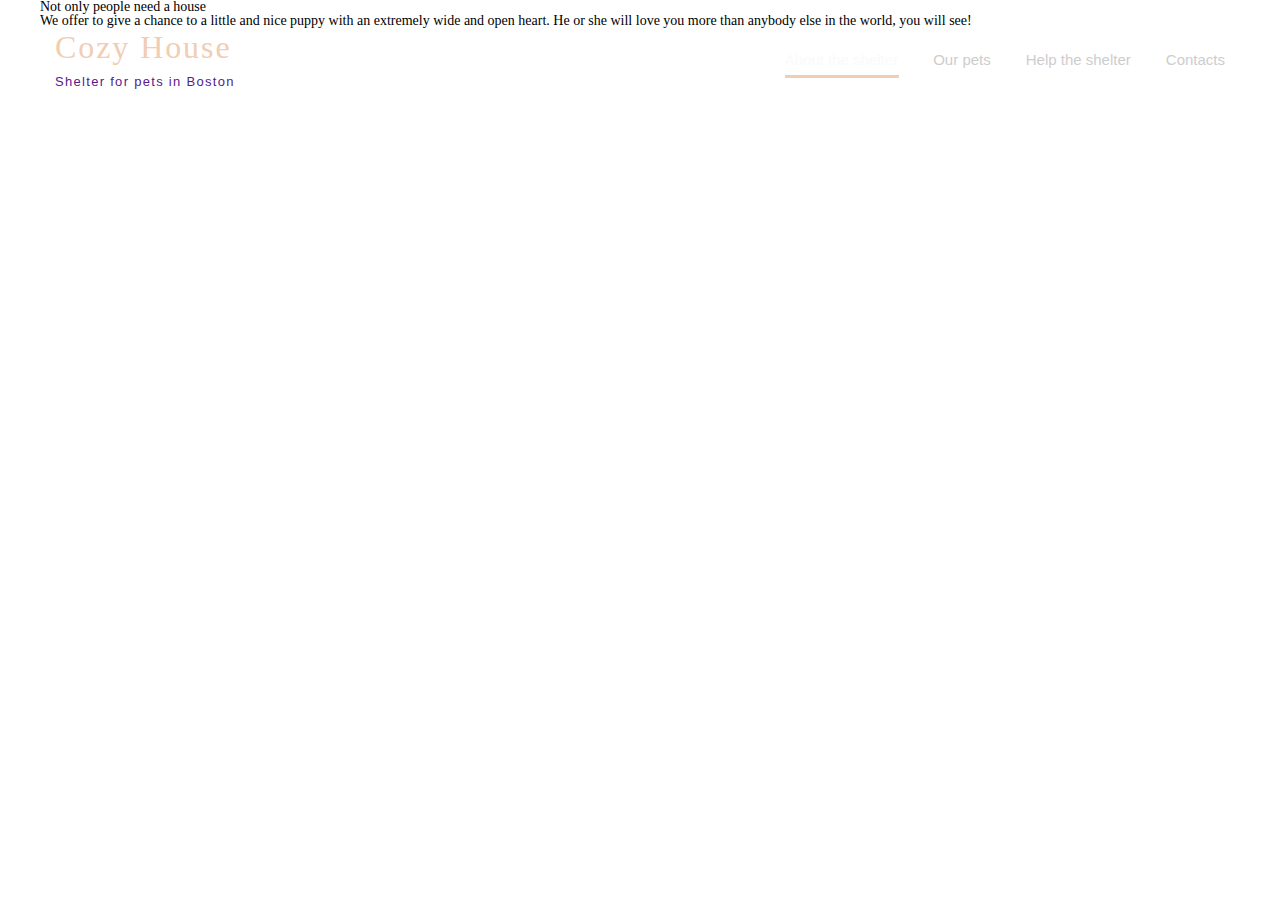
==== shelter/index.html @ e712a6bf "add header block" ====
<!DOCTYPE html>
<html lang="en">
<head>
    <meta charset="UTF-8">
    <meta http-equiv="X-UA-Compatible" content="IE=edge">
    <meta name="viewport" content="width=device-width, initial-scale=1.0">
    <link rel="stylesheet" href="./styles/main.css">
    <title>Shelter</title>
</head>
<body>
    <div class="wrapper">
        <header class="header">
            <div class="header__container _container">
                <div class="header__logo">
                    <a class="logo__link" href="">
                        <div class="logo__title">Cozy House</div>
                        <div class="logo__text">Shelter for pets in Boston</div>
                    </a>
                </div>
                <nav class="menu">
                    <ul class="menu__list">
                        <li class="menu__item"><a data-goto=".about" class="menu__link active__link" href="#">About the shelter</a><div class="link__line"></div></li>
                        <li class="menu__item"><a data-goto=".pets" class="menu__link" href="./pets.html">Our pets</a></li>
                        <li class="menu__item"><a data-goto=".help" class="menu__link" href="#help">Help the shelter</a></li>
                        <li class="menu__item"><a data-goto=".contact" class="menu__link" href="#contacts">Contacts</a></li>
                    </ul>
                </nav>
            </div>
        </header>
        <main class="main">
            <section class="start">
                <div class="start__container _container">
                    <div class="start__body">
                        <h1 class="start__title">Not only people need a house</h1>
                        <p class="start__description">We offer to give a chance to a little and nice puppy with an extremely wide and open heart. He or she will love you more than anybody else in the world, you will see!</p>
                        <div class=""></div>
                    </div>
                </div>
            </section>
        </main>
        <footer class="footer">
            
        </footer>
    </div>
</body>
</html>
---- shelter/styles/main.css ----
/*----------------------------------RESET----------------------------------*/
*{
	padding: 0;
	margin: 0;
	border: 0;
}
*,*:before,*:after{
	-moz-box-sizing: border-box;
	-webkit-box-sizing: border-box;
	box-sizing: border-box;
}
:focus,:active{outline: none;}
a:focus,a:active{outline: none;}

nav,footer,header,aside{display: block;}

html,body{
	height: 100%;
	width: 100%;
	font-size: 16px;
	line-height: 1;
	font-size: 14px;
	-ms-text-size-adjust: 100%;
	-moz-text-size-adjust: 100%;
	-webkit-text-size-adjust: 100%;
    font-family: Georgia;
    font-weight: 400;
}
input,button,textarea{font-family:inherit;}

input::-ms-clear{display: none;}
button{cursor: pointer;}
button::-moz-focus-inner {padding:0;border:0;}
a, a:visited{text-decoration: none;}
a:hover{text-decoration: none;}
ul li{list-style: none;}
img{vertical-align: top;}

h1,h2,h3,h4,h5,h6{font-size:inherit;font-weight: 400;}

/*----------------------------------WRAPPER----------------------------------*/
.wrapper {
    min-height: 100%;
    overflow: hidden;
    display: flex;
    flex-direction: column;
}
._container {
    max-width: 1200px;
    margin: 0px auto;
    padding: 0px 15px;
    box-sizing: content-box;
} 
.main {
    flex: 1 1 auto;
}
/*----------------------------------HEADER----------------------------------*/
.header { 
    position: absolute;
    top: 30px;
    left: 40px;
    min-width: 1200px;
}
.header__container { 
    max-height: 60px;
    display: flex;
    justify-content: space-between;
    align-items: center;
}
.header__logo { 

}
.logo__link { 
    
}
.logo__title { 
    color: #F1CDB3;
    font-size: 32px;
    line-height: 110%;
    letter-spacing: 0.06em;
    margin-bottom: 10px;
}
.logo__text { 
    font-family: Arial;
    font-size: 13px;
    line-height: 115%;
    letter-spacing: 0.1em;
}
.menu { 

}
.menu__list { 
    display: flex;
    align-items: center;
}
.menu__item { 
    margin: 0px 35px 0px 0px;
}
.menu__item:last-child {
    margin: 0px;
}
.menu__link { 
    font-family: Arial;
    font-size: 15px;
    line-height: 160%;
    color: #CDCDCD;
}
.active__link { 
    color: #FAFAFA;
    position: relative;
}
.active__link::after {
    content: '';
    height: 3px;
    width: 114px;
    background-color: #F1CDB3;
    display: inline-block;
    position: absolute;
    top: 24px;
    left: 0px;
}
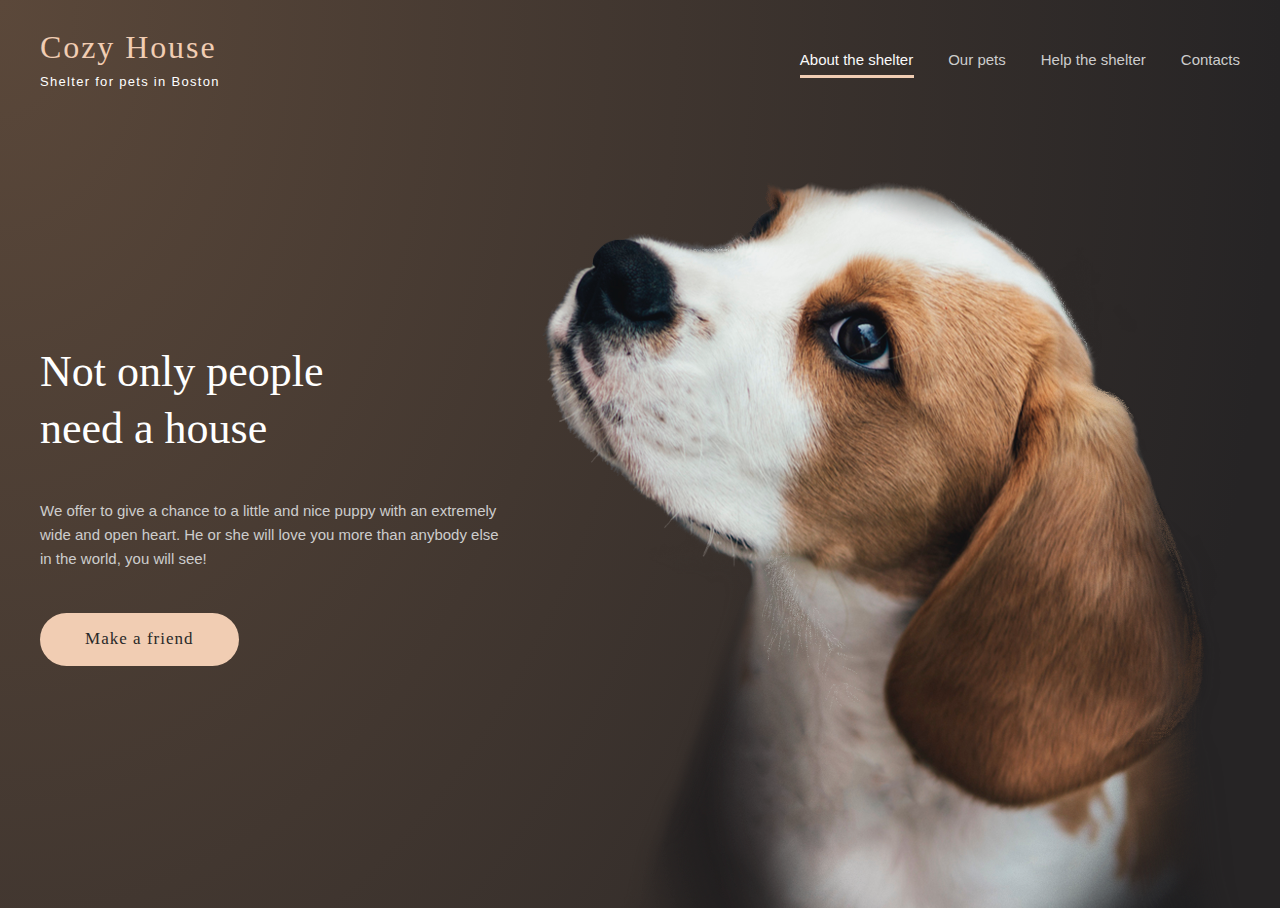
==== commit 055c5105: "add start block" ====
--- a/shelter/index.html
+++ b/shelter/index.html
@@ -17,6 +17,7 @@
                         <div class="logo__text">Shelter for pets in Boston</div>
                     </a>
                 </div>
+                <div class="burger__menu"></div>
                 <nav class="menu">
                     <ul class="menu__list">
                         <li class="menu__item"><a data-goto=".about" class="menu__link active__link" href="#">About the shelter</a><div class="link__line"></div></li>
@@ -33,7 +34,12 @@
                     <div class="start__body">
                         <h1 class="start__title">Not only people need a house</h1>
                         <p class="start__description">We offer to give a chance to a little and nice puppy with an extremely wide and open heart. He or she will love you more than anybody else in the world, you will see!</p>
-                        <div class=""></div>
+                        <div class="start__button">
+                            <button class="page__button">Make a friend</button>
+                        </div>
+                    </div>
+                    <div class="start__image">
+                        <img src="./assets/images/start/startScreenPuppy.png" alt="puppy">
                     </div>
                 </div>
             </section>
--- a/shelter/styles/main.css
+++ b/shelter/styles/main.css
@@ -51,15 +51,23 @@
     padding: 0px 15px;
     box-sizing: content-box;
 } 
+@media (max-width: 830px) {
+    ._container {
+        max-width: 708px;
+    }
+}
+@media (max-width: 740px) {
+    ._container {
+        max-width: 300px;
+    }
+}
 .main {
     flex: 1 1 auto;
 }
 /*----------------------------------HEADER----------------------------------*/
 .header { 
-    position: absolute;
-    top: 30px;
-    left: 40px;
-    min-width: 1200px;
+    z-index: 2;
+    padding: 30px 15px 0px;
 }
 .header__container { 
     max-height: 60px;
@@ -67,8 +75,14 @@
     justify-content: space-between;
     align-items: center;
 }
+@media (max-width: 740px) {
+    .header__container {
+        position: relative;
+        max-width: 280px;
+    }
+}
 .header__logo { 
-
+    margin-right: 50px;
 }
 .logo__link { 
     
@@ -81,13 +95,47 @@
     margin-bottom: 10px;
 }
 .logo__text { 
+    color: #FFFFFF;
     font-family: Arial;
     font-size: 13px;
     line-height: 115%;
     letter-spacing: 0.1em;
 }
+.burger__menu {
+    display: none;
+}
+.burger__menu::before,
+.burger__menu::after {
+    content: '';
+    background-color: #F1CDB3;
+    width: 30px;
+    height: 2px;
+    display: inline-block;
+    position: absolute;
+}
+.burger__menu::before {
+    margin-top: -10px;
+}
+.burger__menu::after {
+    margin-top: 10px;
+}
+@media (max-width: 740px) {
+    .burger__menu {
+        display: block;
+        background-color: #F1CDB3;
+        width: 30px;
+        height: 2px;
+        position: absolute;
+        right: 20px;
+    }
+}
 .menu { 
 
+}
+@media (max-width: 740px) {
+    .menu {
+        display: none;
+    }
 }
 .menu__list { 
     display: flex;
@@ -119,3 +167,100 @@
     top: 24px;
     left: 0px;
 }
+
+/*----------------------------------START----------------------------------*/
+.start { 
+    background: url(noise_lines_transparent@2X.png), radial-gradient(100% 215.42% at 0% 0%, #5B483A 0%, #262425 100%), #211F20;
+    margin-top: -90px;
+}
+.start__container { 
+    padding-top: 180px;
+    display: flex;
+    justify-content: space-between;
+}
+@media (max-width: 830px) {
+    .start__container {
+        flex-direction: column;
+        padding-top: 150px;
+        margin: auto;
+    }
+}
+.start__body { 
+    padding-top: 163px;
+}
+@media (max-width: 830px) {
+    .start__body {
+        padding-top: 0px;
+        padding-bottom: 100px;
+        margin-right: auto;
+        margin-left: auto;
+        
+    }
+}
+
+.start__title { 
+    color: #FFFFFF;
+    font-size: 44px;
+    line-height: 130%;
+    max-width: 310px;
+    margin-bottom: 42px;
+}
+@media (max-width: 740px) {
+    .start__title {
+        font-size: 25px;
+        letter-spacing: 0.06em;
+        text-align: center;
+        max-width: 200px;
+        margin-left: auto;
+        margin-right: auto;
+    }
+}
+.start__description { 
+    font-family: Arial;
+    font-size: 15px;
+    line-height: 160%;
+    color: #CDCDCD;
+    max-width: 460px;
+    margin-bottom: 42px;
+}
+@media (max-width: 740px) {
+    .start__description {
+        text-align: center;
+    }  
+}
+.start__button { 
+
+}
+@media (max-width: 830px) {
+    .start__button {
+        margin: auto;
+        max-width: 208px;
+    }
+}
+.page__button { 
+    color: #292929;
+    font-size: 17px;
+    line-height: 130%;
+    letter-spacing: 0.06em;
+    text-align: center;
+    padding: 15px 45px;
+    background: #F1CDB3;
+    border-radius: 100px;
+}
+.start__image { 
+    
+}
+@media (max-width: 830px) {
+    .start__image {
+        margin-left: 170px;
+    }
+}
+@media (max-width: 740px) {
+    .start__image {
+        margin-left: 50px;
+    }
+}
+.start__image img {
+    max-width: 100%;
+    
+}
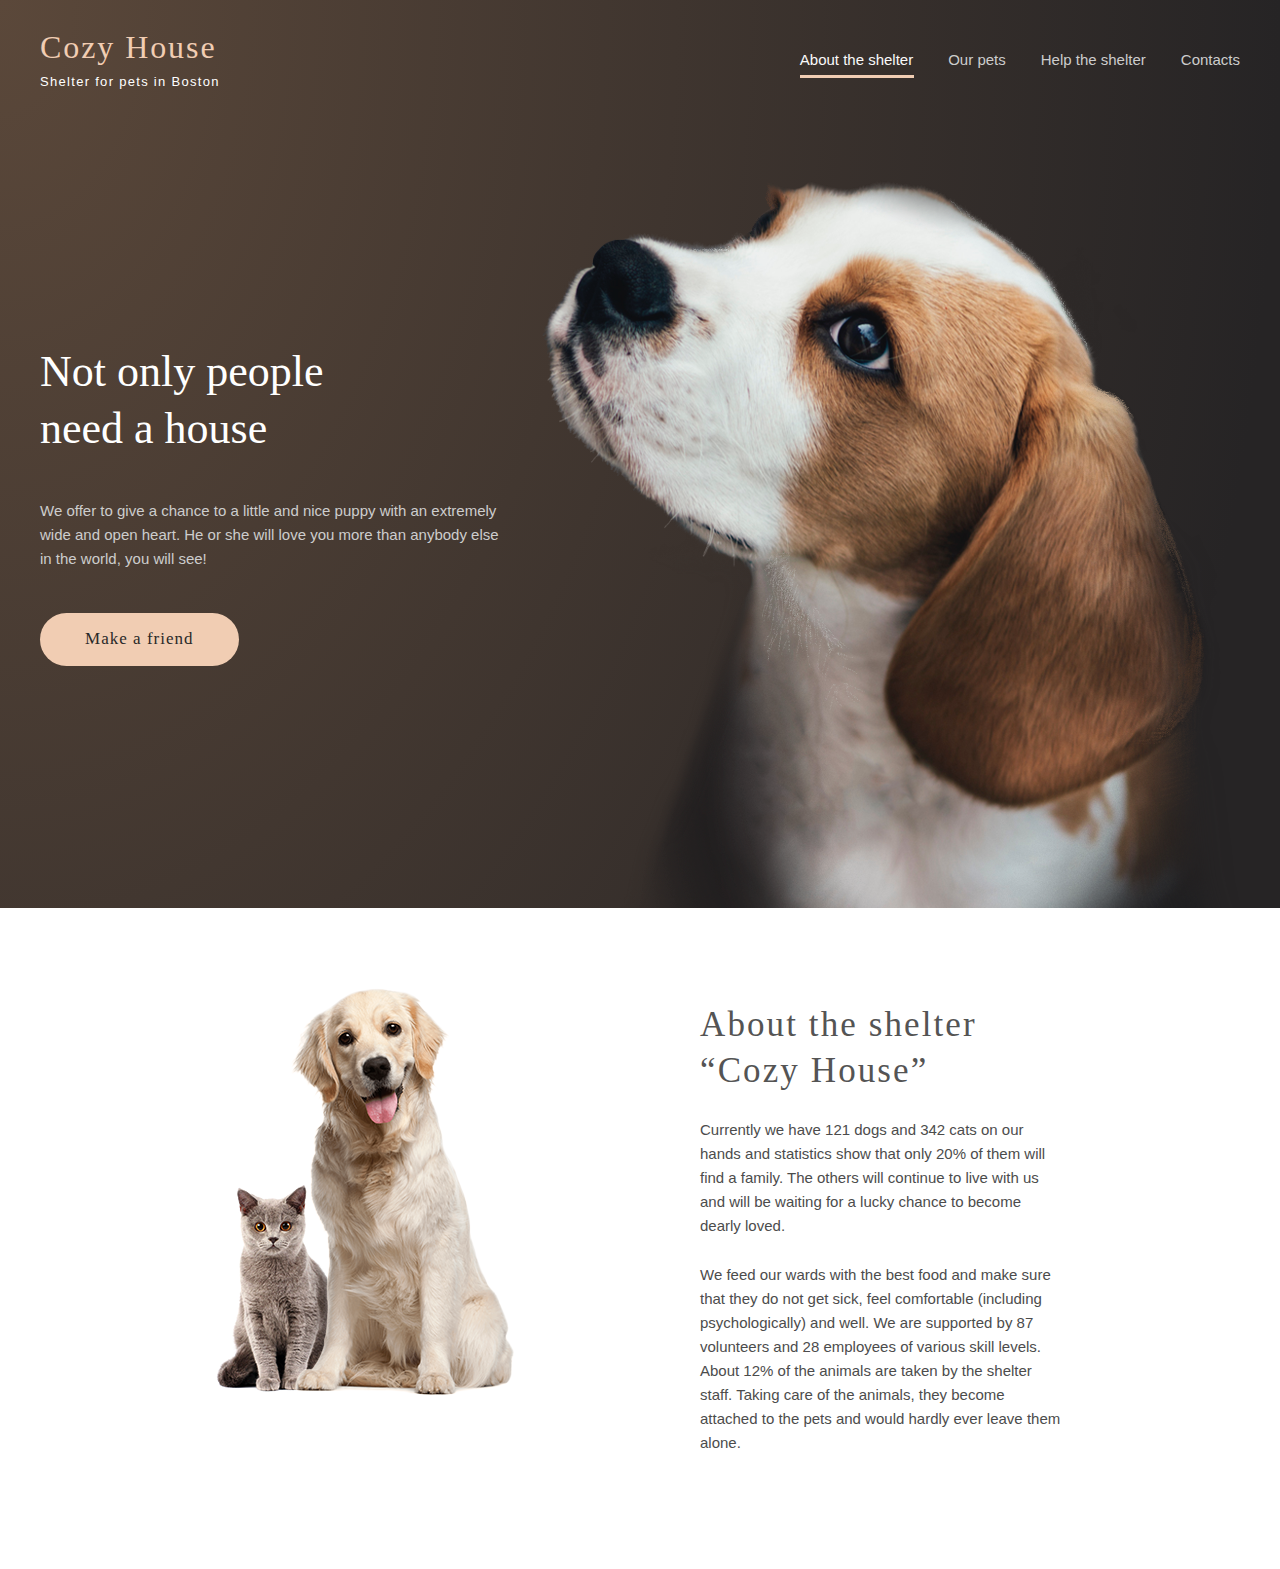
==== commit 0fe85f93: "add about block" ====
--- a/shelter/index.html
+++ b/shelter/index.html
@@ -43,6 +43,18 @@
                     </div>
                 </div>
             </section>
+            <section class="about">
+                <div class="about__container _container">
+                    <div class="about__image">
+                        <img src="../shelter/assets/images/about/aboutPets.png" alt="cat and dog">
+                    </div>
+                    <div class="about__body">
+                        <h2 class="about__title">About the shelter “Cozy House”</h2>
+                        <p class="about__description">Currently we have 121 dogs and 342 cats on our hands and statistics show that only 20% of them will find a family. The others will continue to live with us and will be waiting for a lucky chance to become dearly loved.</p>
+                        <p class="about__description">We feed our wards with the best food and make sure that they do not get sick, feel comfortable (including psychologically) and well. We are supported by 87 volunteers and 28 employees of various skill levels. About 12% of the animals are taken by the shelter staff. Taking care of the animals, they become attached to the pets and would hardly ever leave them alone.</p>
+                    </div>
+                </div>
+            </section>
         </main>
         <footer class="footer">
             
--- a/shelter/styles/main.css
+++ b/shelter/styles/main.css
@@ -262,5 +262,91 @@
 }
 .start__image img {
     max-width: 100%;
-    
-}
+}
+
+/*----------------------------------ABOUT----------------------------------*/
+.about { 
+
+}
+.about__container { 
+    display: flex;
+    padding: 80px 0px 100px;
+}
+@media (max-width: 830px) {
+    .about__container {
+        flex-direction: column;
+        padding: 80px 165px 100px;
+        align-items: center;
+    }
+}
+@media (max-width: 740px) {
+    .about__container {
+        padding: 42px 0px;
+    }
+}
+.about__image { 
+    padding-left: 175px;
+    padding-right: 60px;
+    flex: 0 1 50%;
+}
+@media (max-width: 830px) {
+    .about__image {
+        order: 2;
+        padding-left: 0px;
+        padding-right: 0px;
+        padding-top: 80px;
+    }
+}
+@media (max-width: 740px) {
+    .about__image {
+        padding: 25px 15px 0px;
+    }
+}
+.about__image img {
+    max-width: 100%;
+}
+.about__body { 
+    padding: 14px 175px 14px 60px;
+    flex: 0 1 50%;
+}
+@media (max-width: 830px) {
+    .about__body {
+        order: 1;
+        padding: 0px;
+    }
+}
+@media (max-width: 740px) {
+    .about__body {
+        padding: 0px 20px;
+    }
+}
+.about__title { 
+    font-size: 35px;
+    line-height: 130%;
+    letter-spacing: 0.06em;
+    color: #545454;
+    max-width: 370px;
+    margin-bottom: 25px;
+}
+@media (max-width: 740px) {
+    .about__title {
+        font-size: 25px;
+        text-align: center;
+    }
+}
+.about__description { 
+    font-family: Arial;
+    color: #4C4C4C;
+    font-size: 15px;
+    line-height: 160%;
+    max-width: 430px;
+    margin-bottom: 25px;
+}
+@media (max-width: 740px) {
+    .about__description {
+        text-align: justify;
+    }
+}
+.about__description:last-child {
+    margin-bottom: 0px;
+}
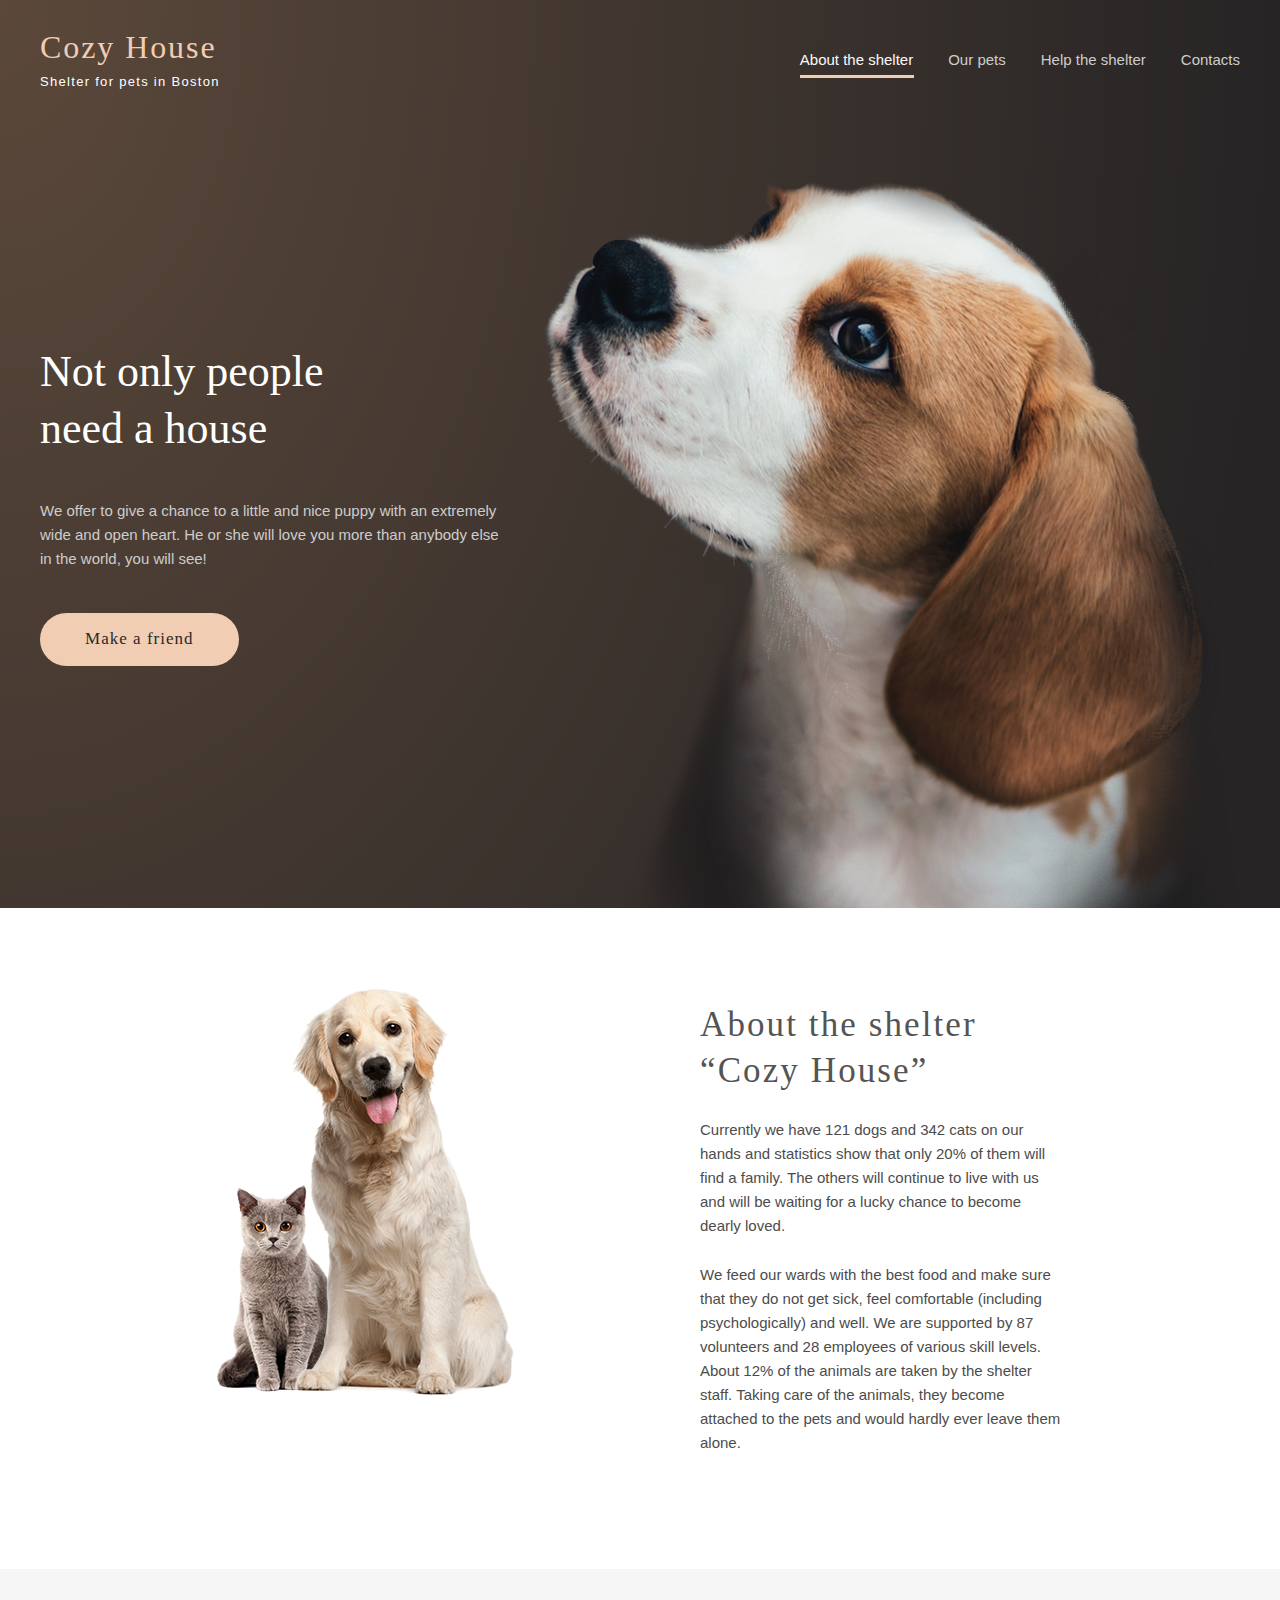
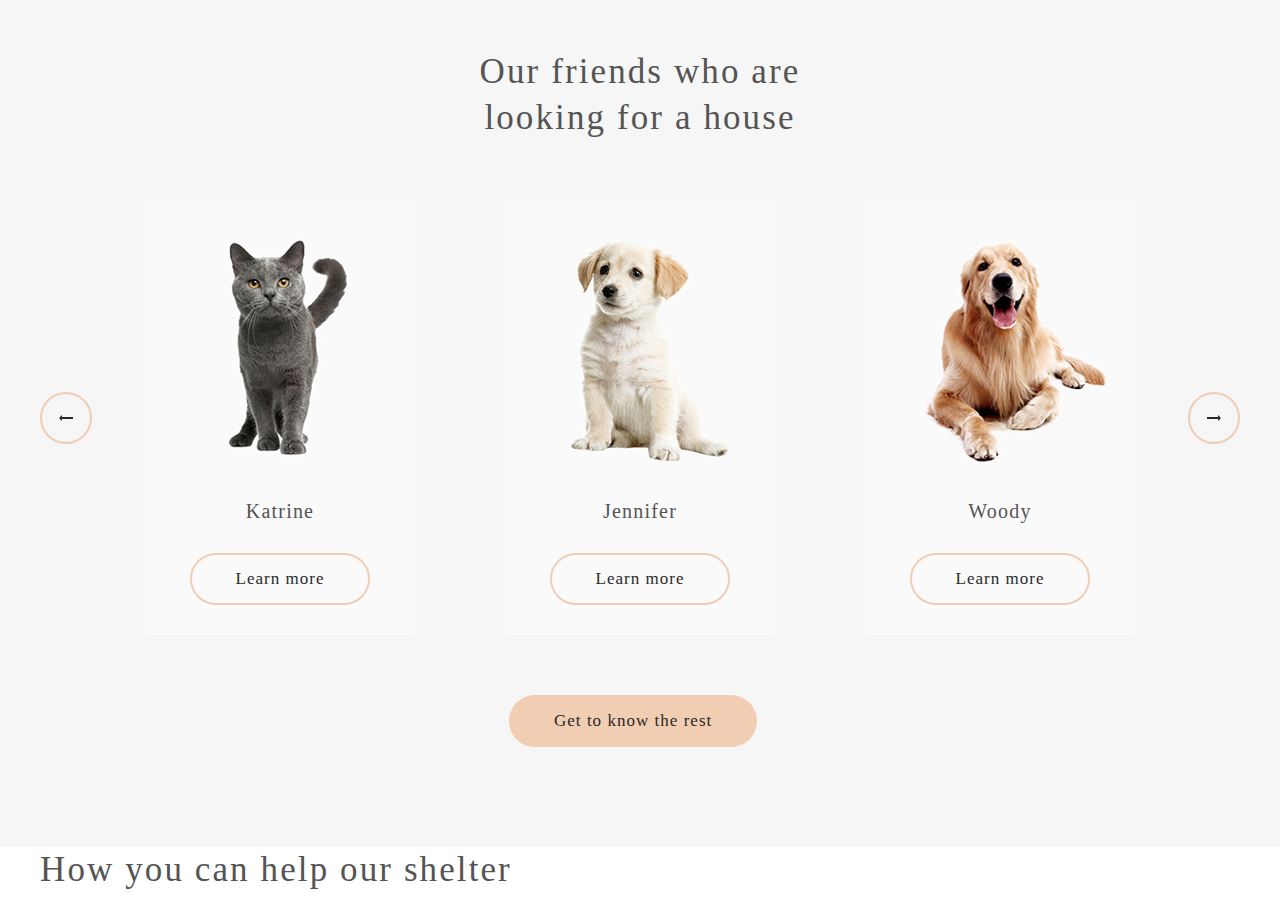
==== commit d512075e: "add pets block" ====
--- a/shelter/index.html
+++ b/shelter/index.html
@@ -55,6 +55,63 @@
                     </div>
                 </div>
             </section>
+            <section class="pets">
+                <div class="pets__container _container">
+                    <h2 class="page__title pets__title">Our friends who are looking for a house</h2>
+                    <div class="pets__body">
+                        <div class="pets__arrow">
+                            <img src="../shelter/assets/icons/arrowLeft.svg" alt="left arrow">
+                        </div>
+                        <div class="pets__cards">
+                            <div class="card__item">
+                                <div class="card__image">
+                                    <img src="../shelter/assets/images/pets/petsKatrine.png" alt="Katrine">
+                                </div>
+                                <h3 class="card__title">Katrine</h3>
+                                <div class="card__button">
+                                    <button>Learn more</button>
+                                </div>
+                            </div>
+                            <div class="card__item">
+                                <div class="card__image">
+                                    <img src="../shelter/assets/images/pets/petsJennifer.png" alt="Jennifer">
+                                </div>
+                                <h3 class="card__title">Jennifer</h3>
+                                <div class="card__button">
+                                    <button>Learn more</button>
+                                </div>
+                            </div>
+                            <div class="card__item">
+                                <div class="card__image">
+                                    <img src="../shelter/assets/images/pets/petsWoody.png" alt="Woody">
+                                </div>
+                                <h3 class="card__title">Woody</h3>
+                                <div class="card__button">
+                                    <button>Learn more</button>
+                                </div>
+                            </div>
+                        </div>
+                        <div class="pets__arrow">
+                            <img src="../shelter/assets/icons/arrowRight.svg" alt="right arrow">
+                        </div>
+                    </div>    
+                    <div class="pets__button">
+                        <button class="page__button">Get to know the rest</button>
+                    </div>
+                </div>
+            </section>
+            <section class="help">
+                <div class="help__container _container">
+                    <h2 class="page__title help__title">How you can help our shelter</h2>
+                    <div class="pets__features">
+                        <div class="features__item">
+                            <div class="features__image">
+                                <img src="" alt="">
+                            </div>
+                        </div>
+                    </div>
+                </div>
+            </section>
         </main>
         <footer class="footer">
             
--- a/shelter/styles/main.css
+++ b/shelter/styles/main.css
@@ -350,3 +350,133 @@
 .about__description:last-child {
     margin-bottom: 0px;
 }
+
+/*----------------------------------PETS----------------------------------*/
+.pets { 
+    background-color: #F6F6F6;
+}
+.pets__container { 
+    padding: 80px 0px 100px;
+}
+@media (max-width: 740px) {
+    .pets__container {
+        padding: 42px 0px;
+    }
+}
+.page__title { 
+    color: #545454;
+    font-size: 35px;
+    line-height: 130%;
+    letter-spacing: 0.06em;
+}
+@media (max-width: 740px) {
+    .page__title {
+        font-size: 25px;
+    }
+}
+.pets__title { 
+    max-width: 400px;
+    margin-left: auto;
+    margin-right: auto;
+    text-align: center;
+}
+.pets__body {
+    display: flex;
+    align-items: center;
+}
+@media (max-width: 740px) {
+    .pets__body {
+        position: relative;
+    }
+}
+.pets__arrow { 
+    border: 2px solid #F1CDB3;
+    border-radius: 100px;
+    padding: 21px 17px;
+}
+@media (max-width: 740px) {
+    .pets__arrow {
+        position: absolute;
+        top: 497px;
+        left: 58px;
+    }
+}
+@media (max-width: 740px) {
+    .pets__arrow:last-child {
+       left: 190px;
+    }
+}
+.pets__arrow img {
+    max-width: 100%;
+    display: block;
+}
+.pets__cards { 
+    display: flex;
+    gap: 0px 90px;
+    padding: 60px 53px;
+}
+@media (max-width: 830px) {
+    .pets__cards {
+        gap: 0px 40px;
+        padding: 60px 12px;
+    }
+}
+@media (max-width: 740px) {
+    .pets__cards {
+        padding: 42px 15px 20px;
+    }
+}
+.card__item { 
+    display: flex;
+    flex-direction: column;
+    align-items: center;
+    background-color: #FAFAFA;
+}
+@media (max-width: 830px) {
+    .card__item:last-child {
+        display: none;
+    }
+}
+@media (max-width: 740px) {
+    .card__item:nth-child(2) {
+        display: none;
+    }
+}
+.card__image { 
+    margin-bottom: 30px;
+    
+}
+.card__image img {
+    max-width: 100%;
+}
+.card__title { 
+    margin-bottom: 30px;
+    font-size: 20px;
+    color: #545454;
+    line-height: 115%;
+    letter-spacing: 0.06em;
+    text-align: center;
+    
+}
+
+.card__button button { 
+    margin-bottom: 30px;
+    color: #292929;
+    font-size: 17px;
+    line-height: 130%;
+    letter-spacing: 0.06em;
+    padding: 13px 43px;
+    border: 2px solid #F1CDB3;
+    border-radius: 100px;
+    background: transparent;
+}
+.pets__button { 
+    margin-left: auto;
+    margin-right: auto;
+    max-width: 262px;
+}
+@media (max-width: 740px) {
+    .pets__button {
+        margin-top: 114px;
+    }
+}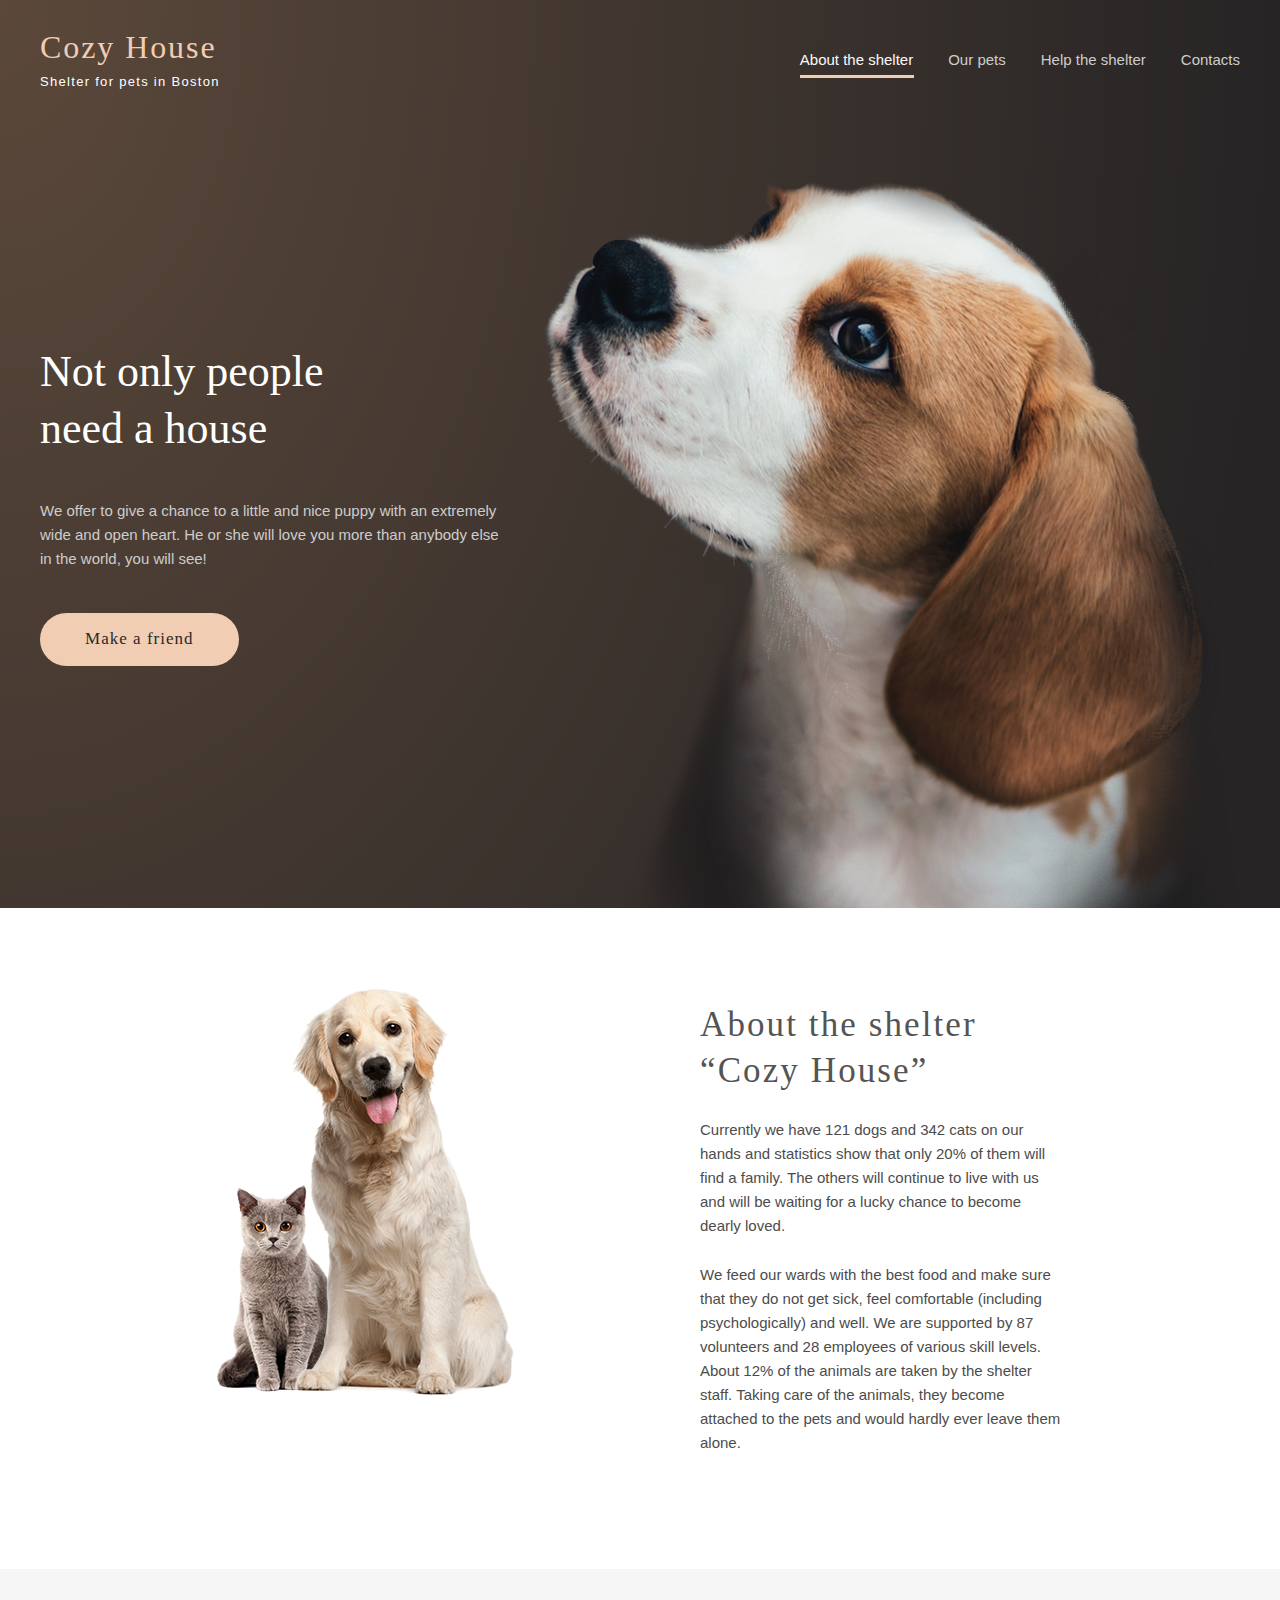
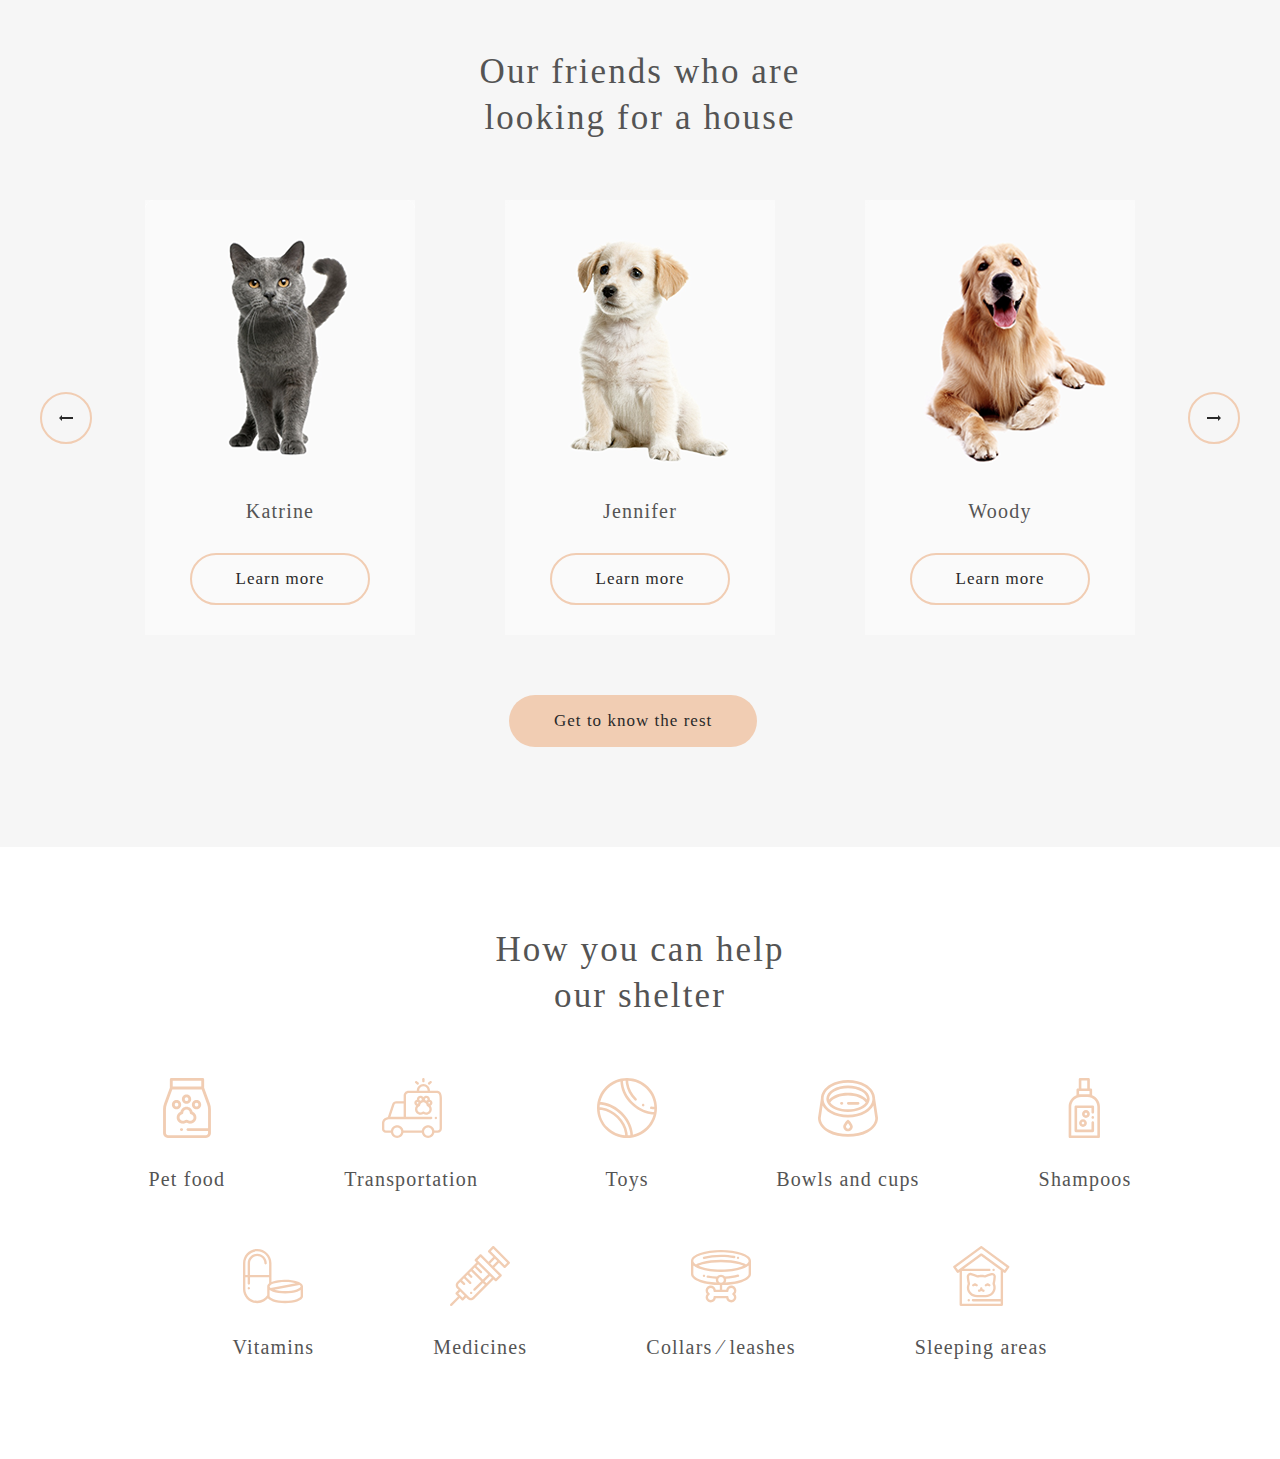
==== commit 63a29beb: "add pets block" ====
--- a/shelter/index.html
+++ b/shelter/index.html
@@ -106,8 +106,57 @@
                     <div class="pets__features">
                         <div class="features__item">
                             <div class="features__image">
-                                <img src="" alt="">
+                                <img src="../shelter/assets/icons/help/petFood.svg" alt="pet food">
                             </div>
+                            <div class="features__text">Pet food</div>
+                        </div>
+                        <div class="features__item">
+                            <div class="features__image">
+                                <img src="../shelter/assets/icons/help/transportation.svg" alt="transportation">
+                            </div>
+                            <div class="features__text">Transportation</div>
+                        </div>
+                        <div class="features__item">
+                            <div class="features__image">
+                                <img src="../shelter/assets/icons/help/toys.svg" alt="toys">
+                            </div>
+                            <div class="features__text">Toys</div>
+                        </div>
+                        <div class="features__item">
+                            <div class="features__image">
+                                <img src="../shelter/assets/icons/help/bowlsAndCups.svg" alt="bowls and cups">
+                            </div>
+                            <div class="features__text">Bowls and cups</div>
+                        </div>
+                        <div class="features__item">
+                            <div class="features__image">
+                                <img src="../shelter/assets/icons/help/shampoos.svg" alt="shampoos">
+                            </div>
+                            <div class="features__text">Shampoos</div>
+                        </div>
+                        <div class="features__item">
+                            <div class="features__image">
+                                <img src="../shelter/assets/icons/help/vitamins.svg" alt="vitamins">
+                            </div>
+                            <div class="features__text">Vitamins</div>
+                        </div>
+                        <div class="features__item">
+                            <div class="features__image">
+                                <img src="../shelter/assets/icons/help/medicines.svg" alt="medicines">
+                            </div>
+                            <div class="features__text">Medicines</div>
+                        </div>
+                        <div class="features__item">
+                            <div class="features__image">
+                                <img src="../shelter/assets/icons/help/collars.svg" alt="collars">
+                            </div>
+                            <div class="features__text">Collars &frasl;	leashes</div>
+                        </div>
+                        <div class="features__item">
+                            <div class="features__image">
+                                <img src="../shelter/assets/icons/help/sleepingArea.svg" alt="sleeping areas">
+                            </div>
+                            <div class="features__text">Sleeping areas</div>
                         </div>
                     </div>
                 </div>
--- a/shelter/styles/main.css
+++ b/shelter/styles/main.css
@@ -479,4 +479,78 @@
     .pets__button {
         margin-top: 114px;
     }
-}+}
+
+/*----------------------------------HELP----------------------------------*/
+.help { 
+
+}
+.help__container { 
+    padding: 80px 0px 100px;
+}
+@media (max-width: 740px) {
+    .help__container {
+        padding: 42px 0px;
+    }
+}
+.help__title { 
+    max-width: 308px;
+    text-align: center;
+    margin-left: auto;
+    margin-right: auto;
+}
+@media (max-width: 740px) {
+    .help__title {
+        padding: 0px 35px;
+    }
+}
+.pets__features { 
+    display: flex;
+    flex-wrap: wrap;
+    padding: 60px 87px 0px;
+    gap: 55px 119px;
+    justify-content: center;
+}
+@media (max-width: 830px) {
+    .pets__features {
+        gap: 55px 0px;
+        padding: 60px 39px 0px;
+    }
+}
+@media (max-width: 740px) {
+    .pets__features {
+        padding: 42px 5px;
+    }
+}
+.features__item { 
+    display: flex;
+    flex-direction: column;
+    align-items: center;
+}
+@media (max-width: 830px) {
+    .features__item {
+        flex: 0 0 33.333%;
+    }
+}
+@media (max-width: 740px) {
+    .features__item {
+        flex: 0 0 50%;
+    }
+}
+.features__image { 
+    margin-bottom: 30px;
+}
+.features__text { 
+    color: #545454;
+    font-size: 20px;
+    line-height: 115%;
+    letter-spacing: 0.06em;
+    text-align: center;
+}
+@media (max-width: 740px) {
+    .features__text {
+        font-size: 15px;
+        line-height: 110%;
+    }
+}
+/*----------------------------------DONATION----------------------------------*/
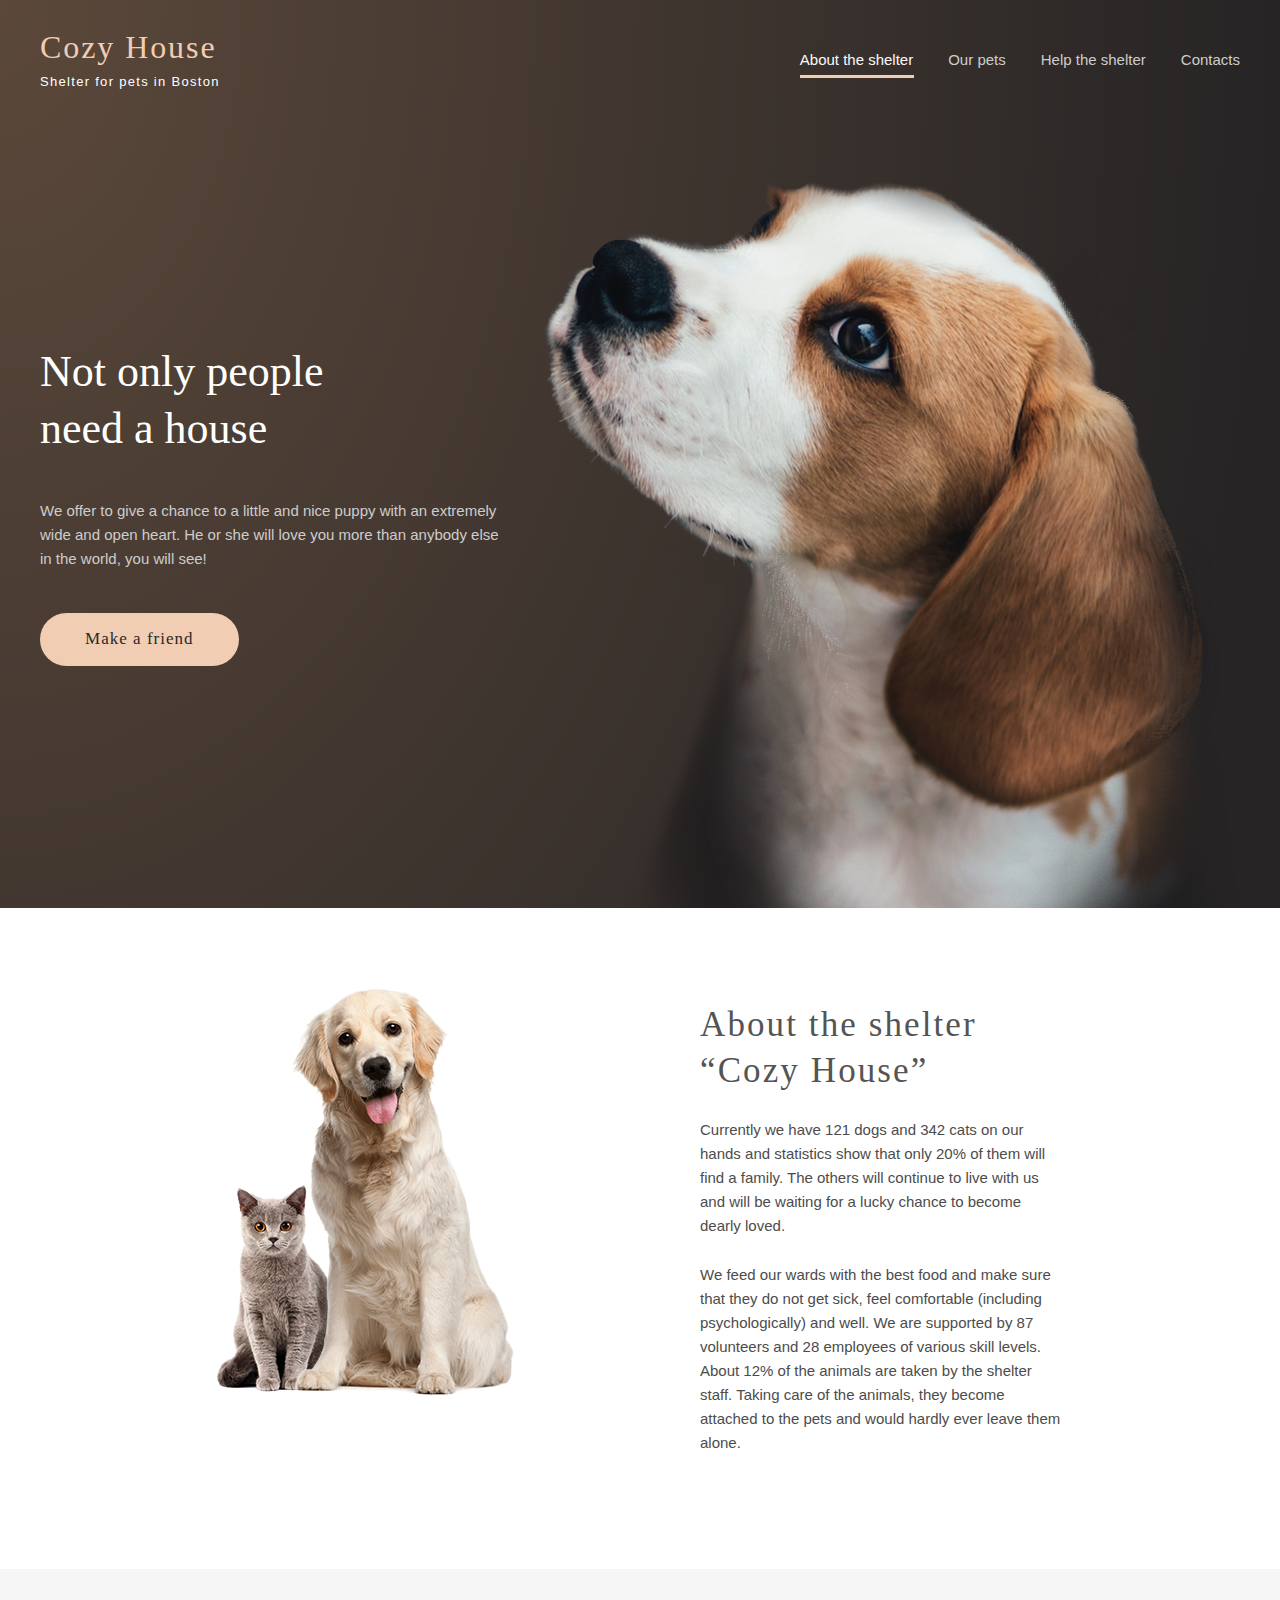
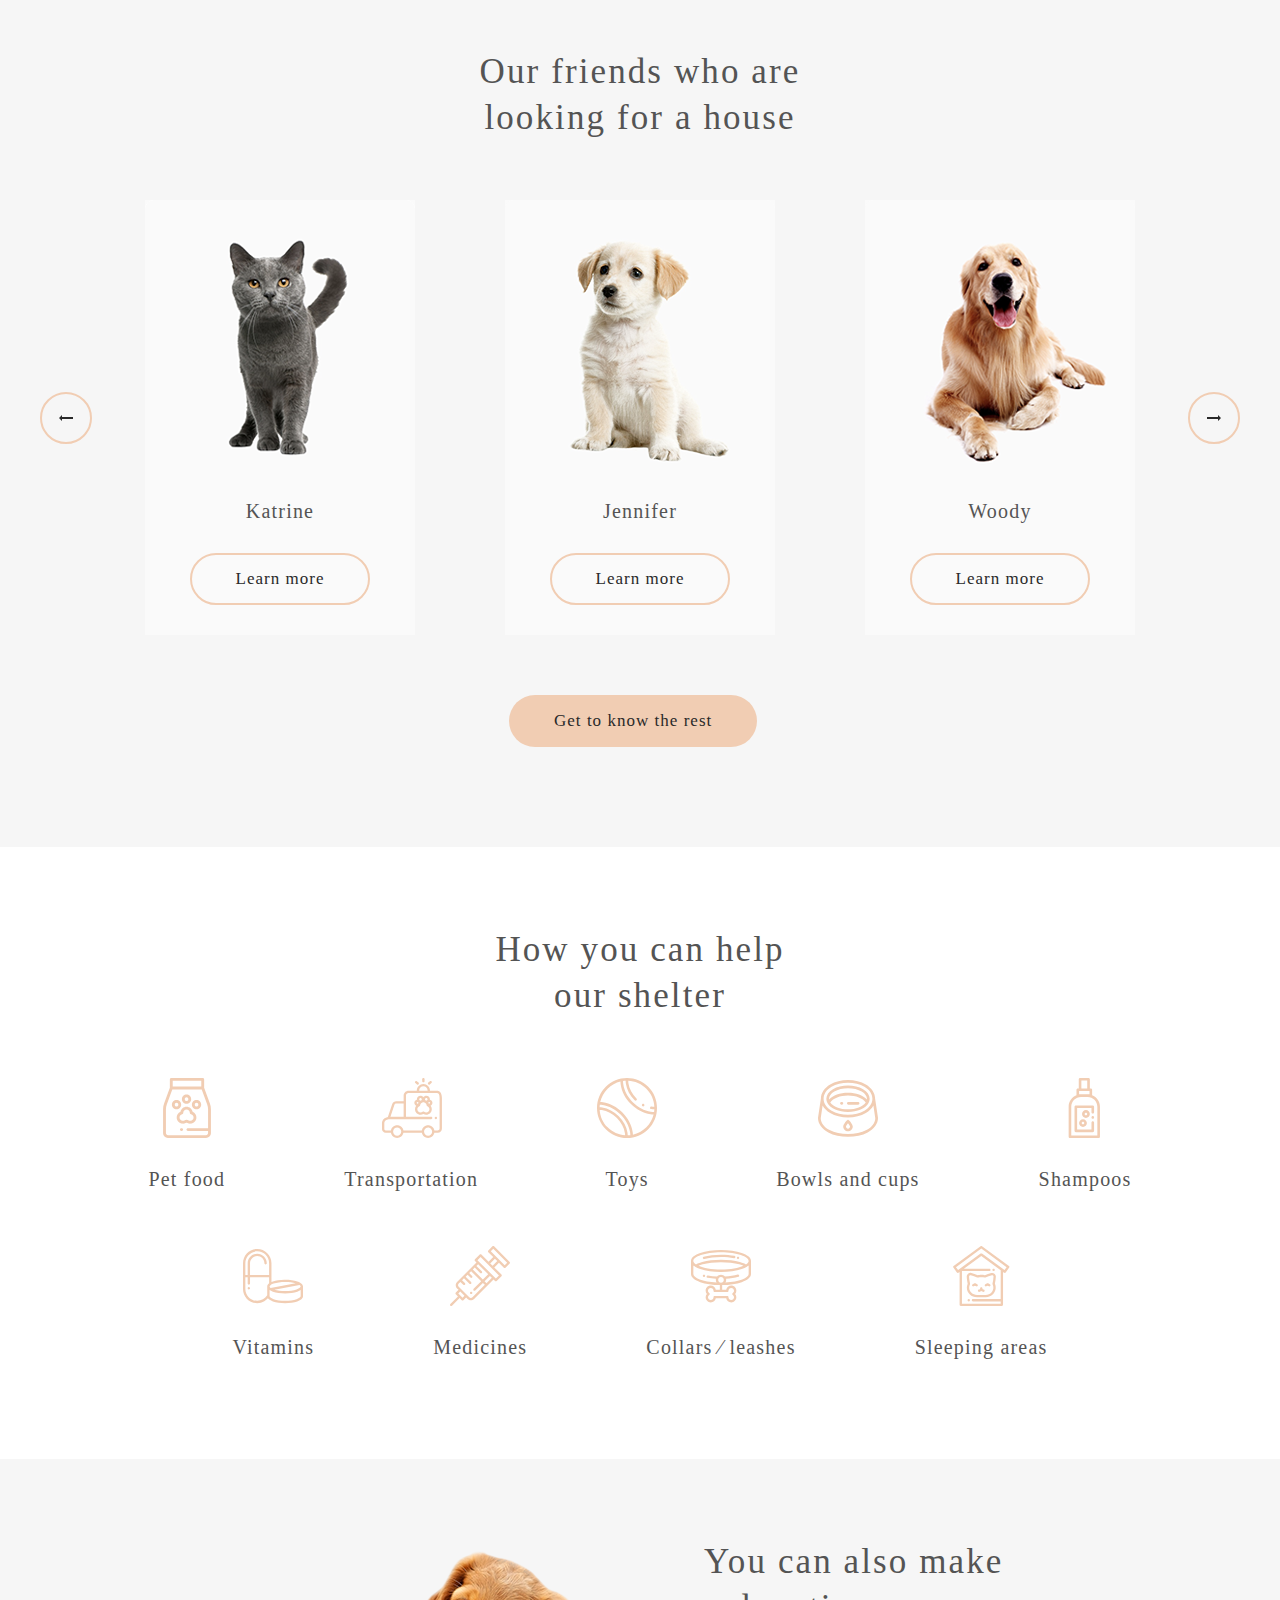
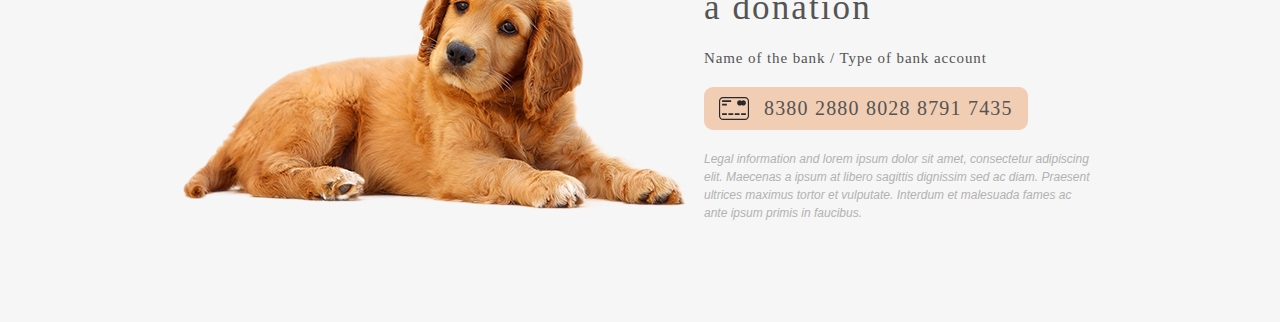
==== commit 1476572e: "add donation block" ====
--- a/shelter/index.html
+++ b/shelter/index.html
@@ -161,6 +161,21 @@
                     </div>
                 </div>
             </section>
+            <section class="donation">
+                <div class="donation__container _container">
+                    <div class="donation__image">
+                        <img src="../shelter/assets/images/donation/donationDog.png" alt="big lying dog">
+                    </div>
+                    <div class="donation__content">
+                        <h2 class="page__title donation__title">You can also make a donation</h2>
+                        <h3 class="donation__subtitle">Name of the bank / Type of bank account</h3>
+                        <div class="donation__credit-card">
+                            <a class="credit-card__link" href="">8380 2880 8028 8791 7435</a>
+                        </div>
+                        <p class="donation__text">Legal information and lorem ipsum dolor sit amet, consectetur adipiscing elit. Maecenas a ipsum at libero sagittis dignissim sed ac diam. Praesent ultrices maximus tortor et vulputate. Interdum et malesuada fames ac ante ipsum primis in faucibus.</p>
+                    </div>
+                </div>
+            </section>
         </main>
         <footer class="footer">
             
--- a/shelter/styles/main.css
+++ b/shelter/styles/main.css
@@ -554,3 +554,123 @@
     }
 }
 /*----------------------------------DONATION----------------------------------*/
+.donation { 
+    background-color: #F6F6F6;
+}
+.donation__container { 
+    padding: 80px 183px 100px;
+    display: flex;
+    align-items: center;
+}
+@media (max-width: 830px) {
+    .donation__container {
+        flex-direction: column;
+    }
+}
+@media (max-width: 740px) {
+    .donation__container {
+        padding: 42px 0px;
+    }
+}
+.donation__image { 
+    flex: 0 1 57%;
+}
+@media (max-width: 830px) {
+    .donation__image {
+        order: 2;
+    }
+}
+@media (max-width: 740px) {
+    .donation__image {
+        padding: 0px 20px;
+    }
+}
+.donation__image img {
+    max-width: 100%;
+}
+.donation__content { 
+    flex: 0 1 43%;
+}
+@media (max-width: 830px) {
+    .donation__content {
+        order: 1;
+        margin-bottom: 60px;
+        max-width: 380px;
+        
+    }
+}
+@media (max-width: 740px) {
+    .donation__content {
+        display: flex;
+        flex-direction: column;
+        align-items: center;
+        margin-bottom: 42px;
+    }
+}
+.donation__title { 
+    padding-right: 80px;
+    margin-bottom: 20px;
+}
+@media (max-width: 740px) {
+    .donation__title {
+        text-align: center;
+        margin-right: auto;
+        margin-left: auto;
+        padding: 0px 40px;
+    }
+}
+.donation__subtitle { 
+    color: #545454;
+    font-size: 15px;
+    line-height: 110%;
+    letter-spacing: 0.06em;
+    margin-bottom: 20px;
+}
+@media (max-width: 740px) {
+    .donation__subtitle {
+        line-height: 160%;
+        letter-spacing: 0px;
+        padding: 0px 13px;
+    }
+}
+.donation__credit-card { 
+    background: #F1CDB3;
+    border-radius: 9px;
+    display: inline-block;
+    margin-bottom: 20px;
+}
+.credit-card__link { 
+    display: inline-block;
+    color: #545454;
+    font-size: 20px;
+    line-height: 115%;
+    letter-spacing: 0.06em;
+    padding: 10px 15px 10px 60px;
+    position: relative;
+}
+@media (max-width: 740px) {
+    .credit-card__link {
+        font-size: 15px;
+        line-height: 110%;
+        padding: 13px 15px 13px 60px;
+    }
+}
+.credit-card__link::before {
+    content: url(../assets/icons/creditCard.svg);
+    position: absolute;
+    top: 10px;
+    left: 15px;
+}
+.donation__text { 
+    color: #B2B2B2;
+    font-family: Arial;
+    font-style: italic;
+    font-size: 12px;
+    line-height: 150%;
+}
+@media (max-width: 740px) {
+    .donation__text {
+        text-align: justify;
+        padding: 0px 10px;
+    }
+}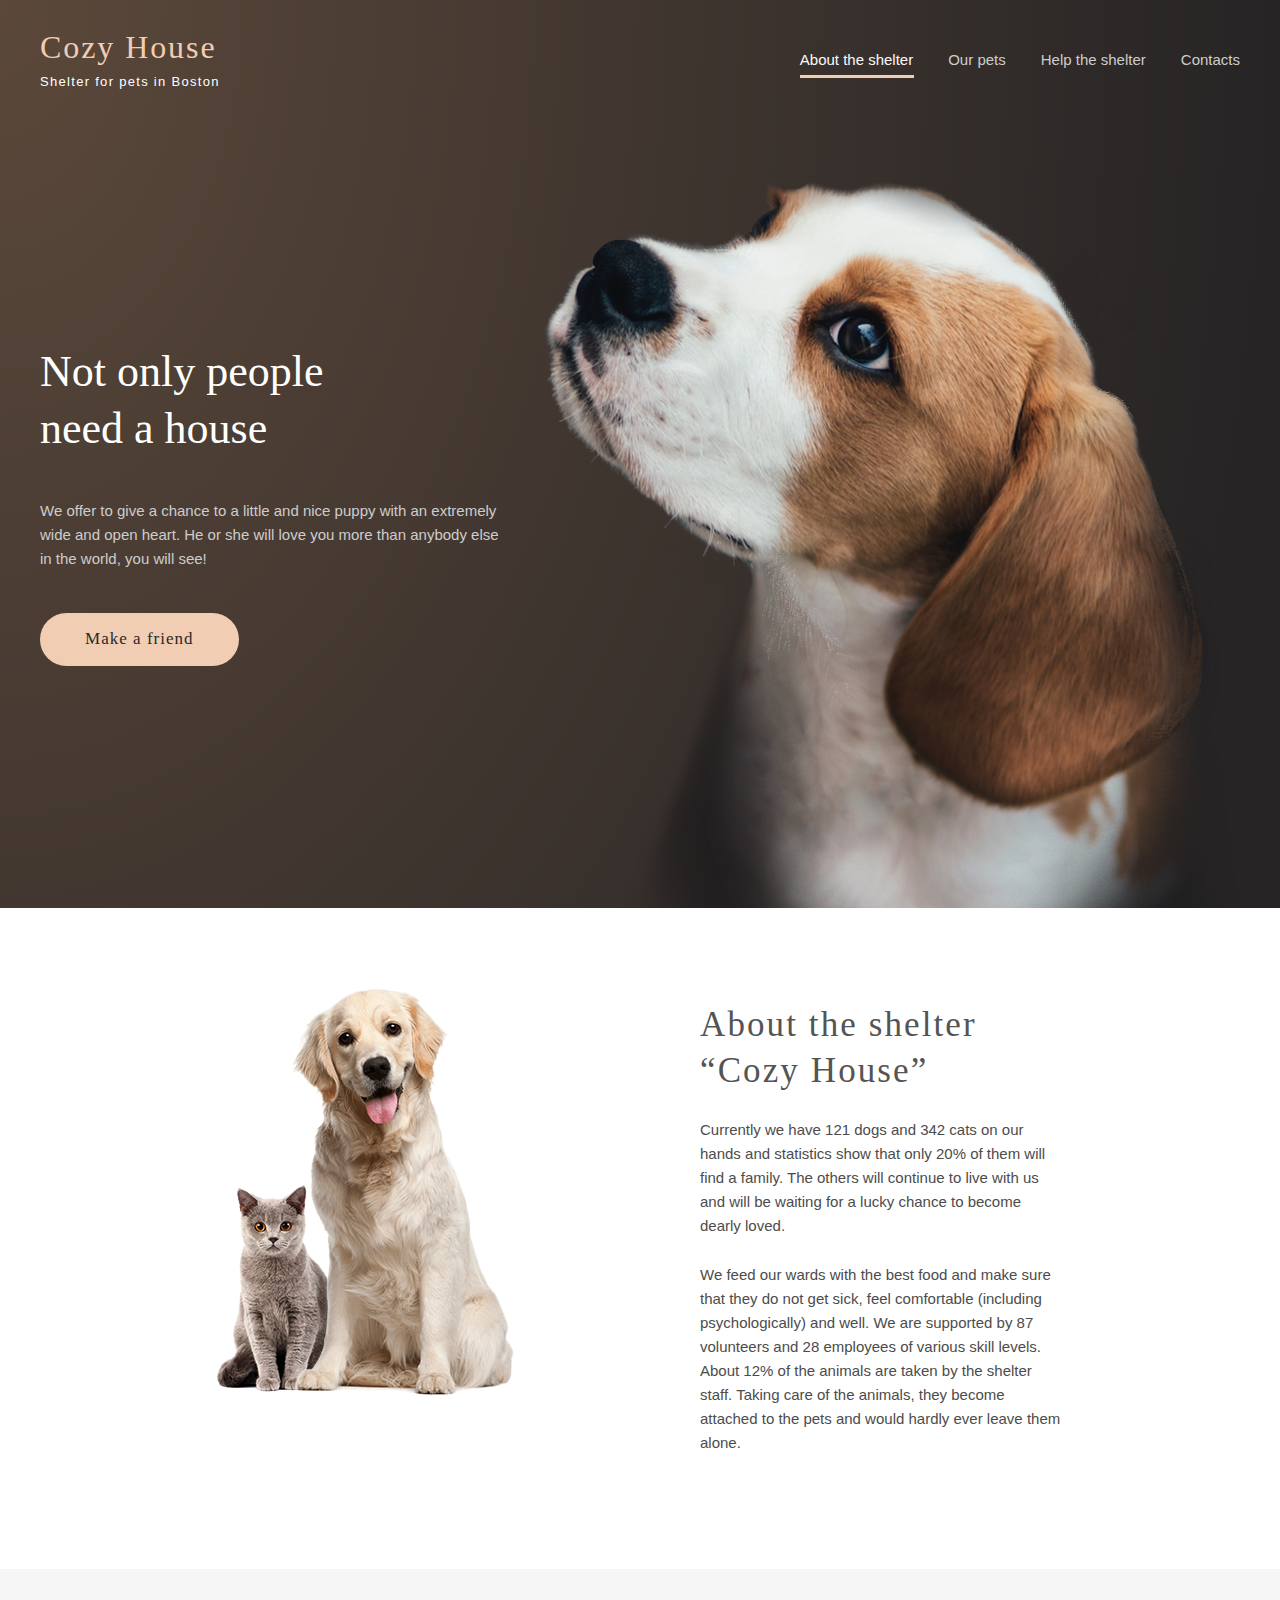
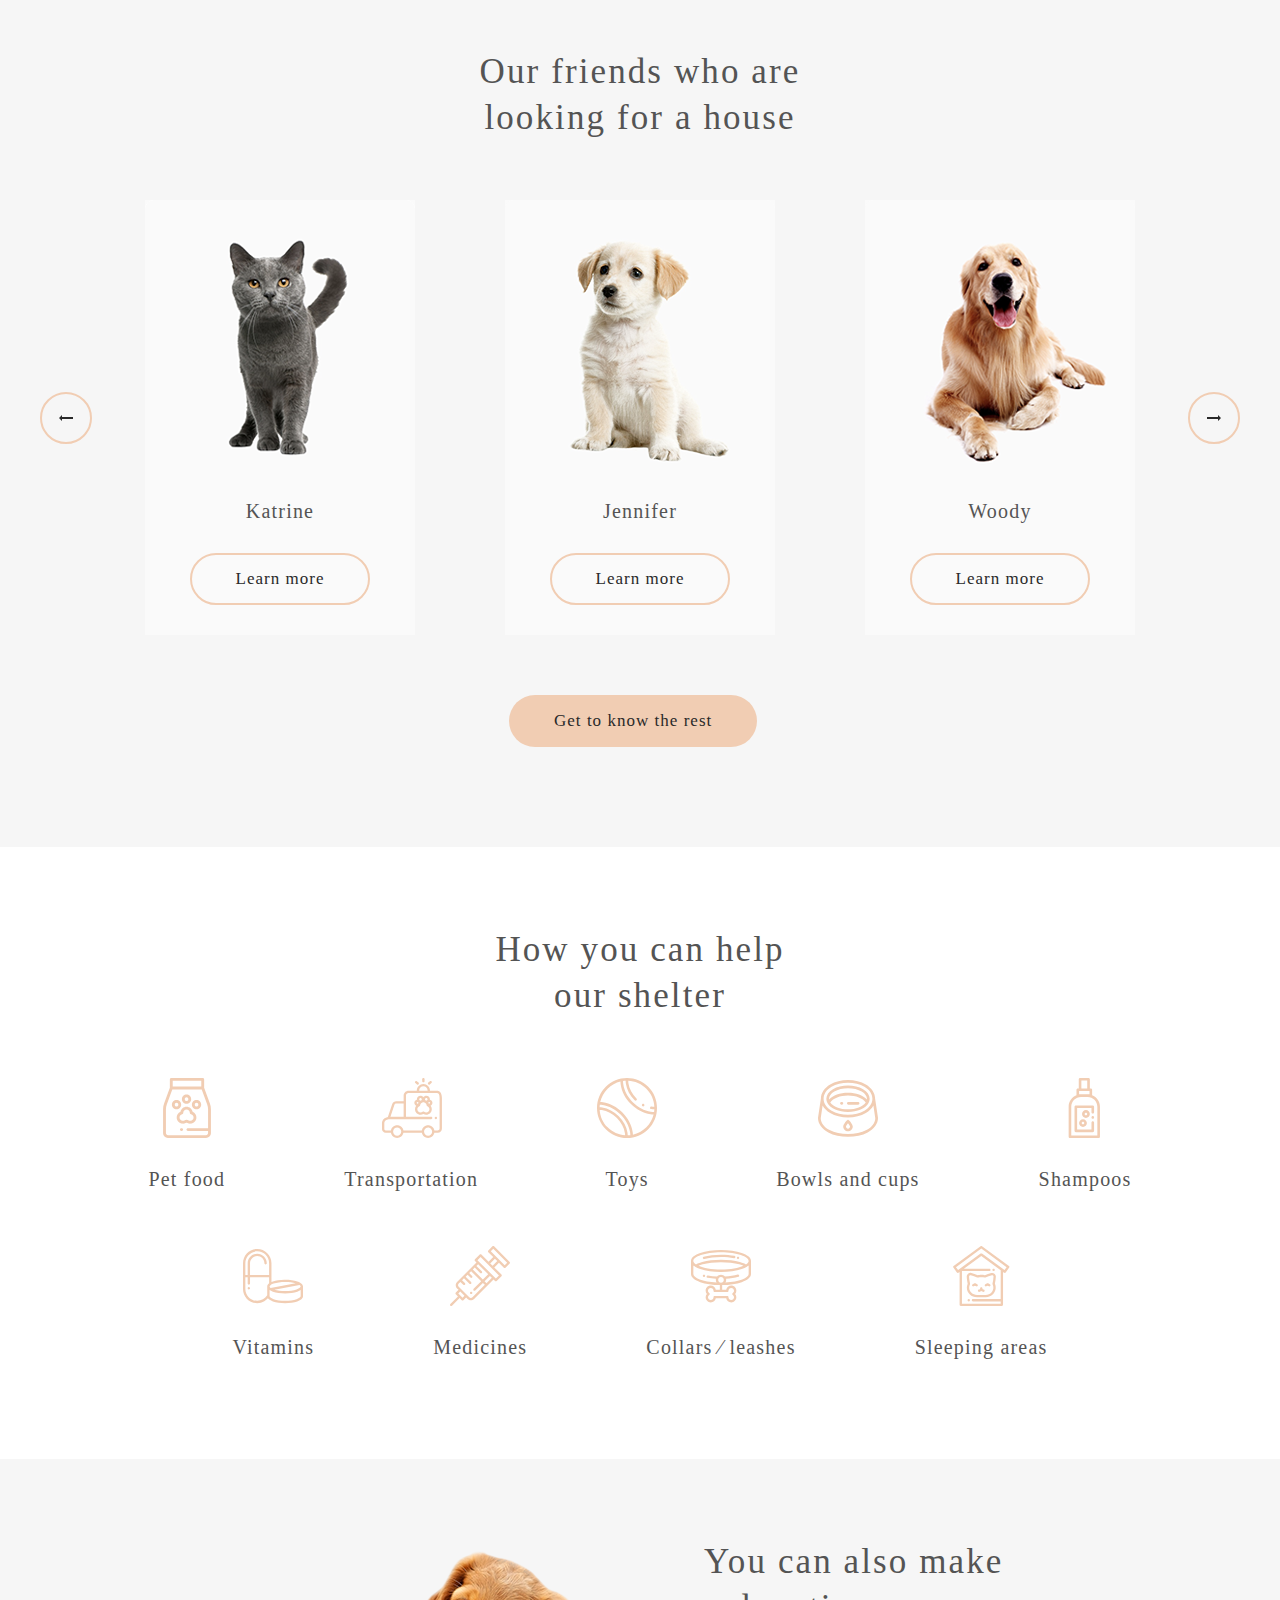
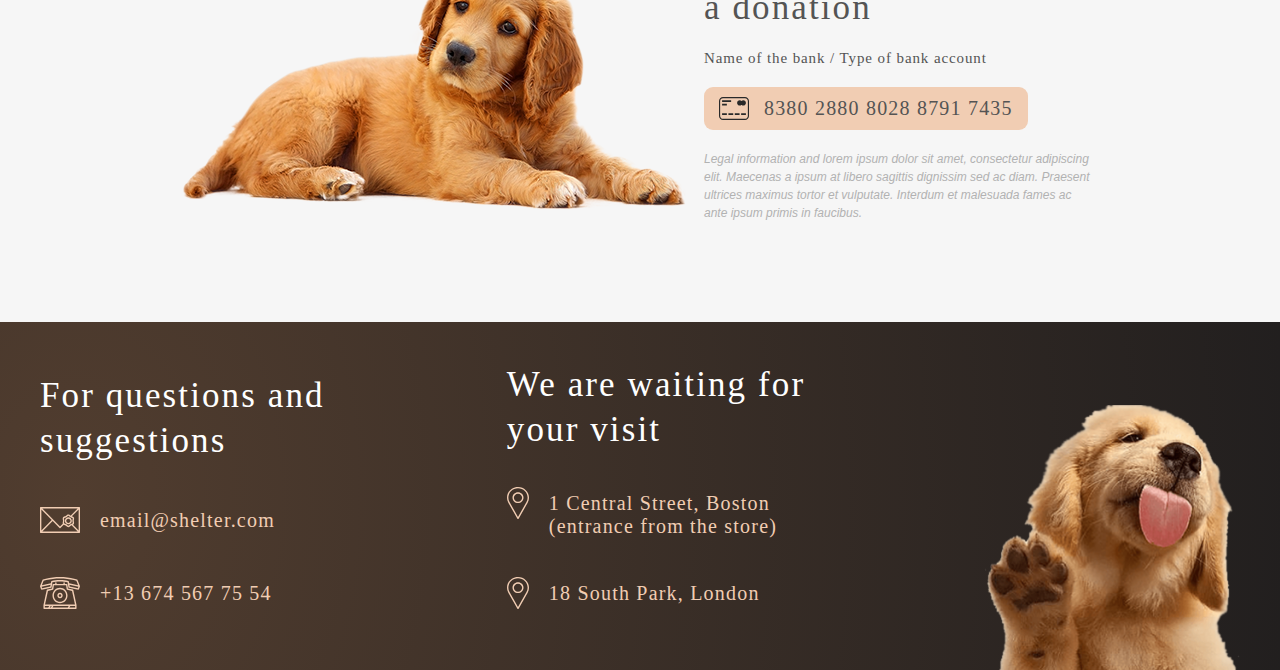
==== commit 2fbefb7b: "add footer" ====
--- a/shelter/index.html
+++ b/shelter/index.html
@@ -178,7 +178,29 @@
             </section>
         </main>
         <footer class="footer">
-            
+            <div class="footer__container _container">
+                <div class="footer__contacts">
+                    <h2 class="contacts__title">For questions and suggestions</h2>
+                    <div class="contacts__item contacts__email">
+                        <a href="mailto:email@shelter.com">email@shelter.com</a>
+                    </div>
+                    <div class="contacts__item contacts__phone">
+                        <a href="tel:+136745677554">+13 674 567 75 54</a>
+                    </div>
+                </div>
+                <div class="footer__contacts">
+                    <h2 class="contacts__title">We are waiting for your visit</h2>
+                    <div class="contacts__item contacts__map">
+                        <a href="https://maps.google.com?q=760+West+Genesee+Street+Syracuse+NY+13204" target="_blank">1 Central Street, Boston (entrance from the store)</a>
+                    </div>
+                    <div class="contacts__item contacts__map">
+                        <a href="https://maps.google.com?q=760+West+Genesee+Street+Syracuse+NY+13204" target="_blank">18 South Park, London </a>
+                    </div>
+                </div>
+                <div class="footer__image">
+                    <img src="../shelter/assets/images/footer/footerPuppy.png" alt="puppy licking screen">
+                </div>
+            </div>
         </footer>
     </div>
 </body>
--- a/shelter/styles/main.css
+++ b/shelter/styles/main.css
@@ -596,7 +596,6 @@
         order: 1;
         margin-bottom: 60px;
         max-width: 380px;
-        
     }
 }
 @media (max-width: 740px) {
@@ -673,4 +672,108 @@
         text-align: justify;
         padding: 0px 10px;
     }
+}
+/*----------------------------------FOOTER----------------------------------*/
+.footer { 
+    background: url(noise_lines_transparent@2X.png), radial-gradient(110.67% 538.64% at 5.73% 50%, #513D2F 0%, #1A1A1C 100%), #211F20;
+}
+.footer__container { 
+    padding: 40px 0px 0px;
+    display: flex;
+    gap: 0px 158px;
+    align-items: flex-end;
+}
+@media (max-width: 830px) {
+    .footer__container {
+        flex-wrap: wrap;
+        justify-content: center;
+        gap: 65px 60px;
+        padding: 30px 34px 0px;
+    }
+}
+@media (max-width: 740px) {
+    .footer__container {
+        padding: 30px 0px 0px;
+        gap: 40px 0px;
+    }
+}
+.footer__contacts { 
+    padding: 0px 0px 60px;
+}
+@media (max-width: 830px) {
+    .footer__contacts {
+        flex: 0 1 40%;
+        padding: 0px;
+    }
+}
+@media (max-width: 740px) {
+    .footer__contacts {
+        flex: 0 1 auto;
+        padding: 0px;
+    }
+}
+.contacts__title { 
+    color: #FFFFFF;
+    font-size: 35px;
+    line-height: 130%;
+    letter-spacing: 0.06em;
+}
+@media (max-width: 740px) {
+    .contacts__title {
+        font-size: 25px;
+        text-align: center;
+        padding: 0px 15px;
+    }
+}
+.contacts__item a { 
+    color: #F1CDB3;
+    font-size: 20px;
+    line-height: 115%;
+    letter-spacing: 0.06em;
+    display: inline-block;
+    
+}
+.contacts__item {
+    position: relative;
+    padding: 5px 0px 5px 60px;
+}
+.footer__image img { 
+    max-width: 100%;
+    display: block;
+}
+.footer__image {
+    flex: 0 1 33.333%;
+}
+@media (max-width: 740px) {
+    .footer__image {
+        flex: 0 1 auto;
+    }
+}
+.contacts__email {
+    margin-top: 40px;
+}
+.contacts__email::before {
+    content: url(../assets/icons/email.svg);
+    position: absolute;
+    top: 0px;
+    left: 0px;
+}
+.contacts__phone {
+    margin-top: 40px;
+}
+.contacts__phone::before {
+    content: url(../assets/icons/phone.svg);
+    position: absolute;
+    top: 0px;
+    left: 0px;
+}
+.contacts__map::before {
+    content: url(../assets/icons/marker.svg);
+    position: absolute;
+    top: 0px;
+    left: 0px;
+}
+.contacts__map {
+    margin-top: 34px;
+    padding: 5px 0px 5px 42px;
 }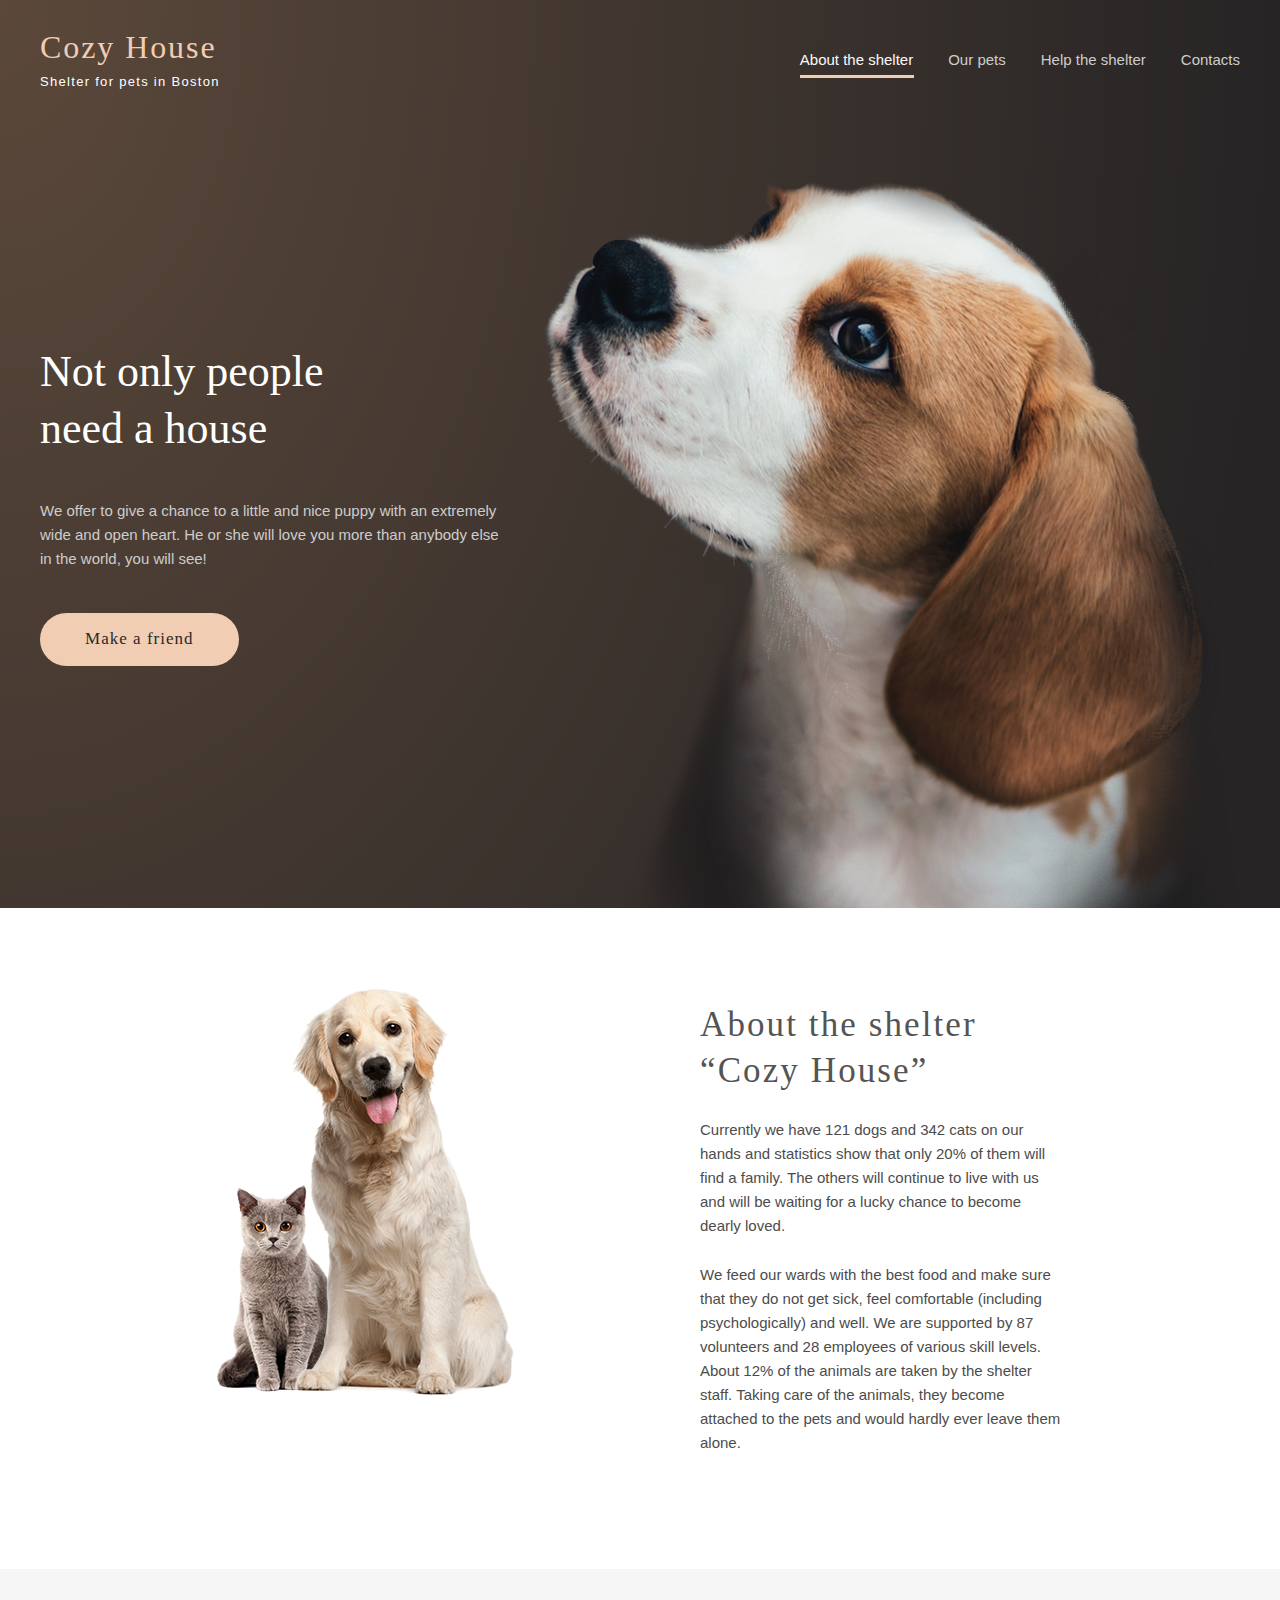
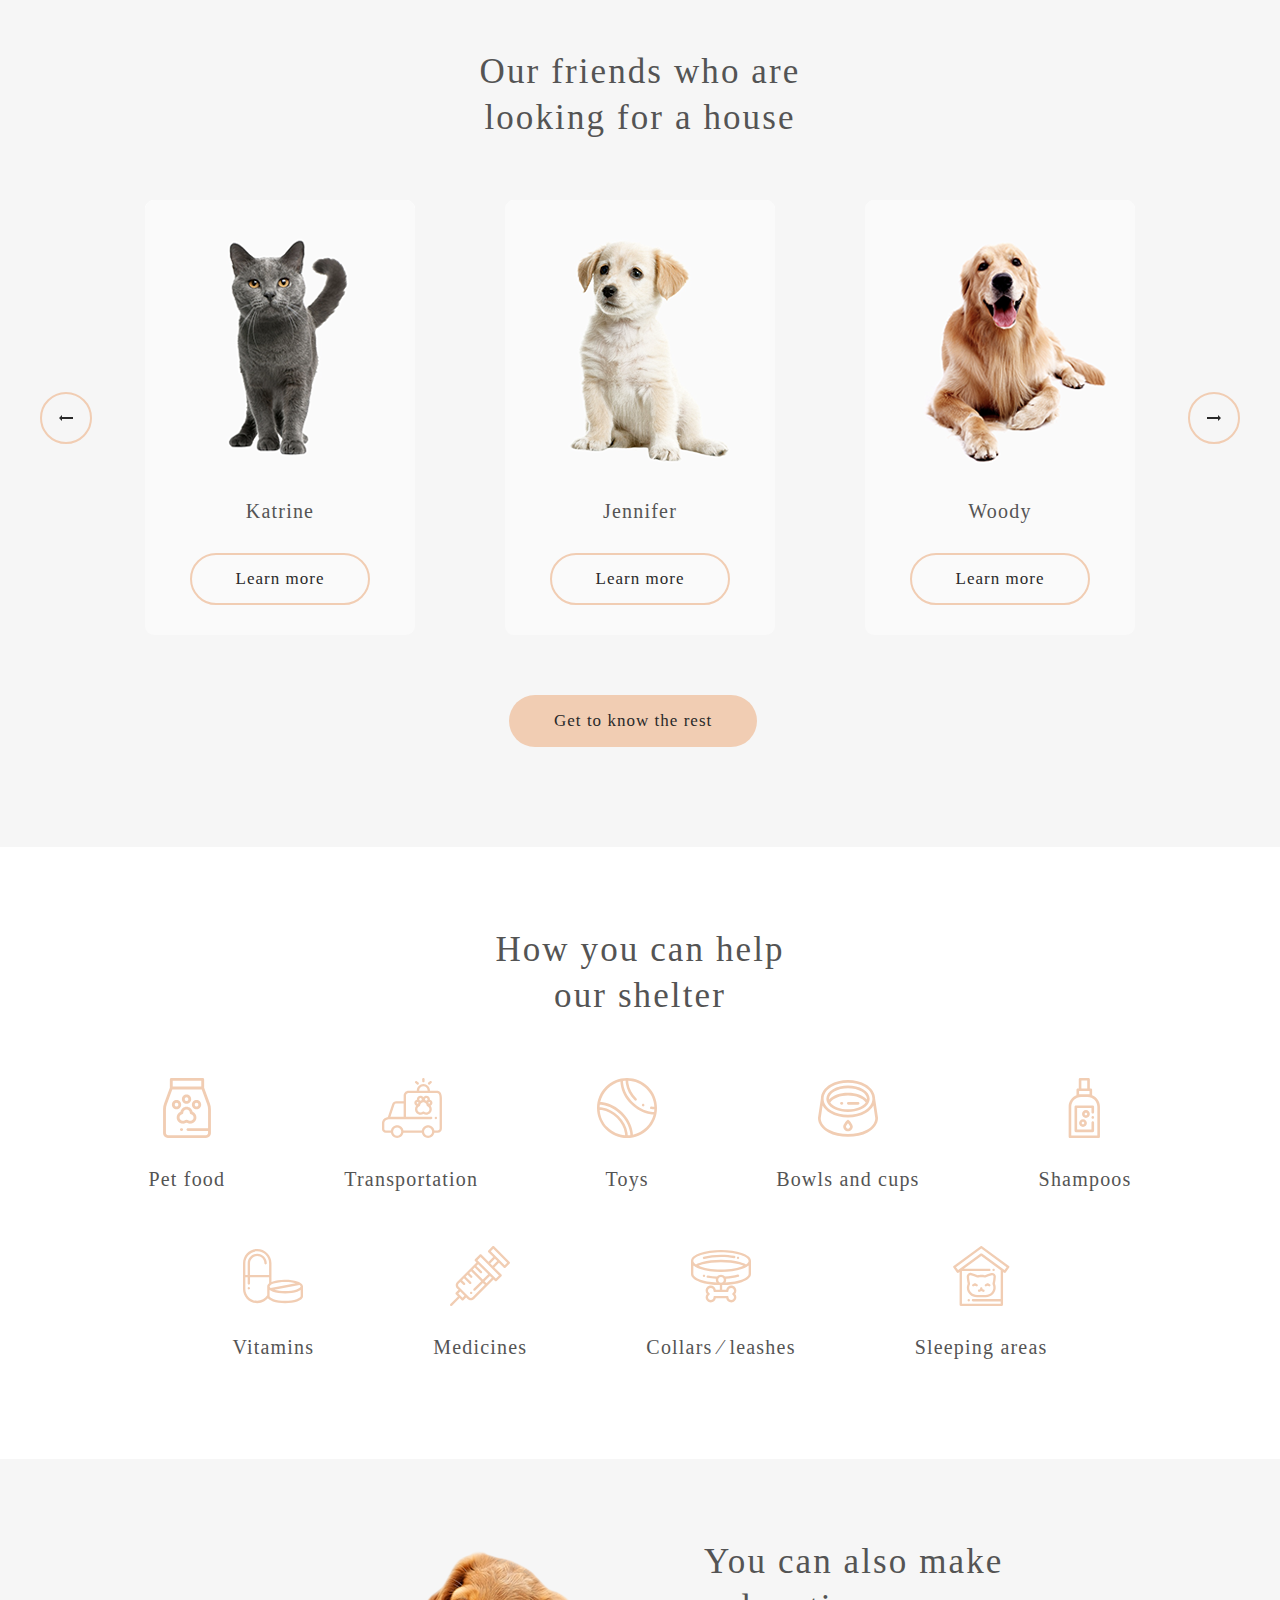
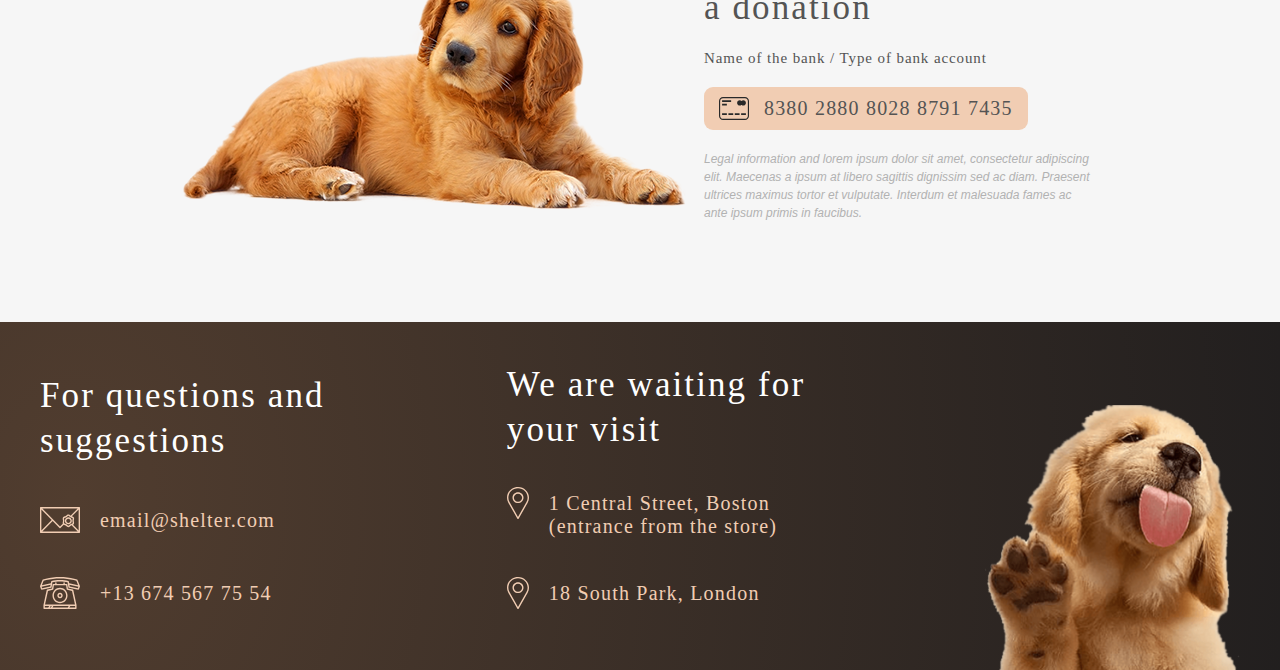
==== commit 2a206ca3: "add favicon" ====
--- a/shelter/index.html
+++ b/shelter/index.html
@@ -4,6 +4,7 @@
     <meta charset="UTF-8">
     <meta http-equiv="X-UA-Compatible" content="IE=edge">
     <meta name="viewport" content="width=device-width, initial-scale=1.0">
+    <link rel="shortcut icon" href="../shelter/assets/icons/favicon.ico">
     <link rel="stylesheet" href="./styles/main.css">
     <title>Shelter</title>
 </head>
--- a/shelter/styles/main.css
+++ b/shelter/styles/main.css
@@ -84,9 +84,6 @@
 .header__logo { 
     margin-right: 50px;
 }
-.logo__link { 
-    
-}
 .logo__title { 
     color: #F1CDB3;
     font-size: 32px;
@@ -128,9 +125,6 @@
         position: absolute;
         right: 20px;
     }
-}
-.menu { 
-
 }
 @media (max-width: 740px) {
     .menu {
@@ -228,9 +222,6 @@
         text-align: center;
     }  
 }
-.start__button { 
-
-}
 @media (max-width: 830px) {
     .start__button {
         margin: auto;
@@ -247,9 +238,6 @@
     background: #F1CDB3;
     border-radius: 100px;
 }
-.start__image { 
-    
-}
 @media (max-width: 830px) {
     .start__image {
         margin-left: 170px;
@@ -265,9 +253,6 @@
 }
 
 /*----------------------------------ABOUT----------------------------------*/
-.about { 
-
-}
 .about__container { 
     display: flex;
     padding: 80px 0px 100px;
@@ -431,6 +416,7 @@
     flex-direction: column;
     align-items: center;
     background-color: #FAFAFA;
+    border-radius: 9px;
 }
 @media (max-width: 830px) {
     .card__item:last-child {
@@ -482,9 +468,6 @@
 }
 
 /*----------------------------------HELP----------------------------------*/
-.help { 
-
-}
 .help__container { 
     padding: 80px 0px 100px;
 }
